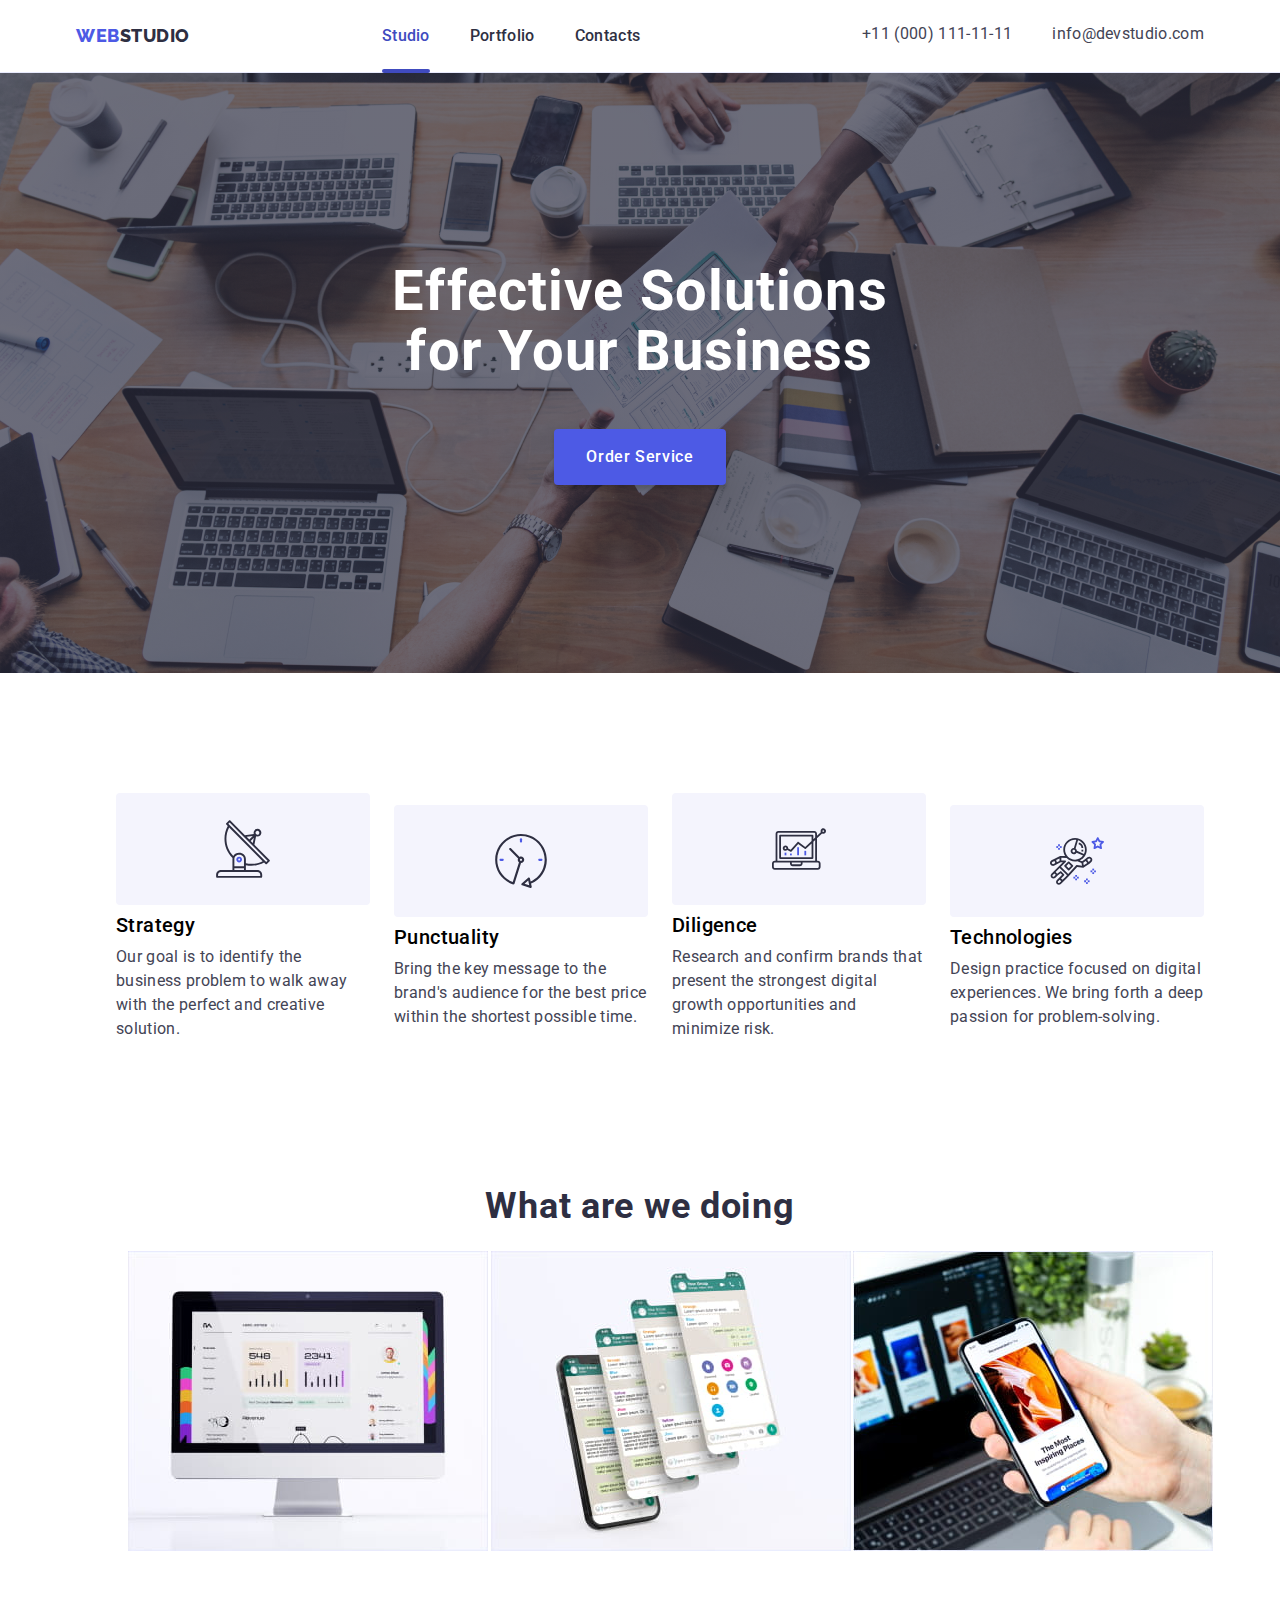
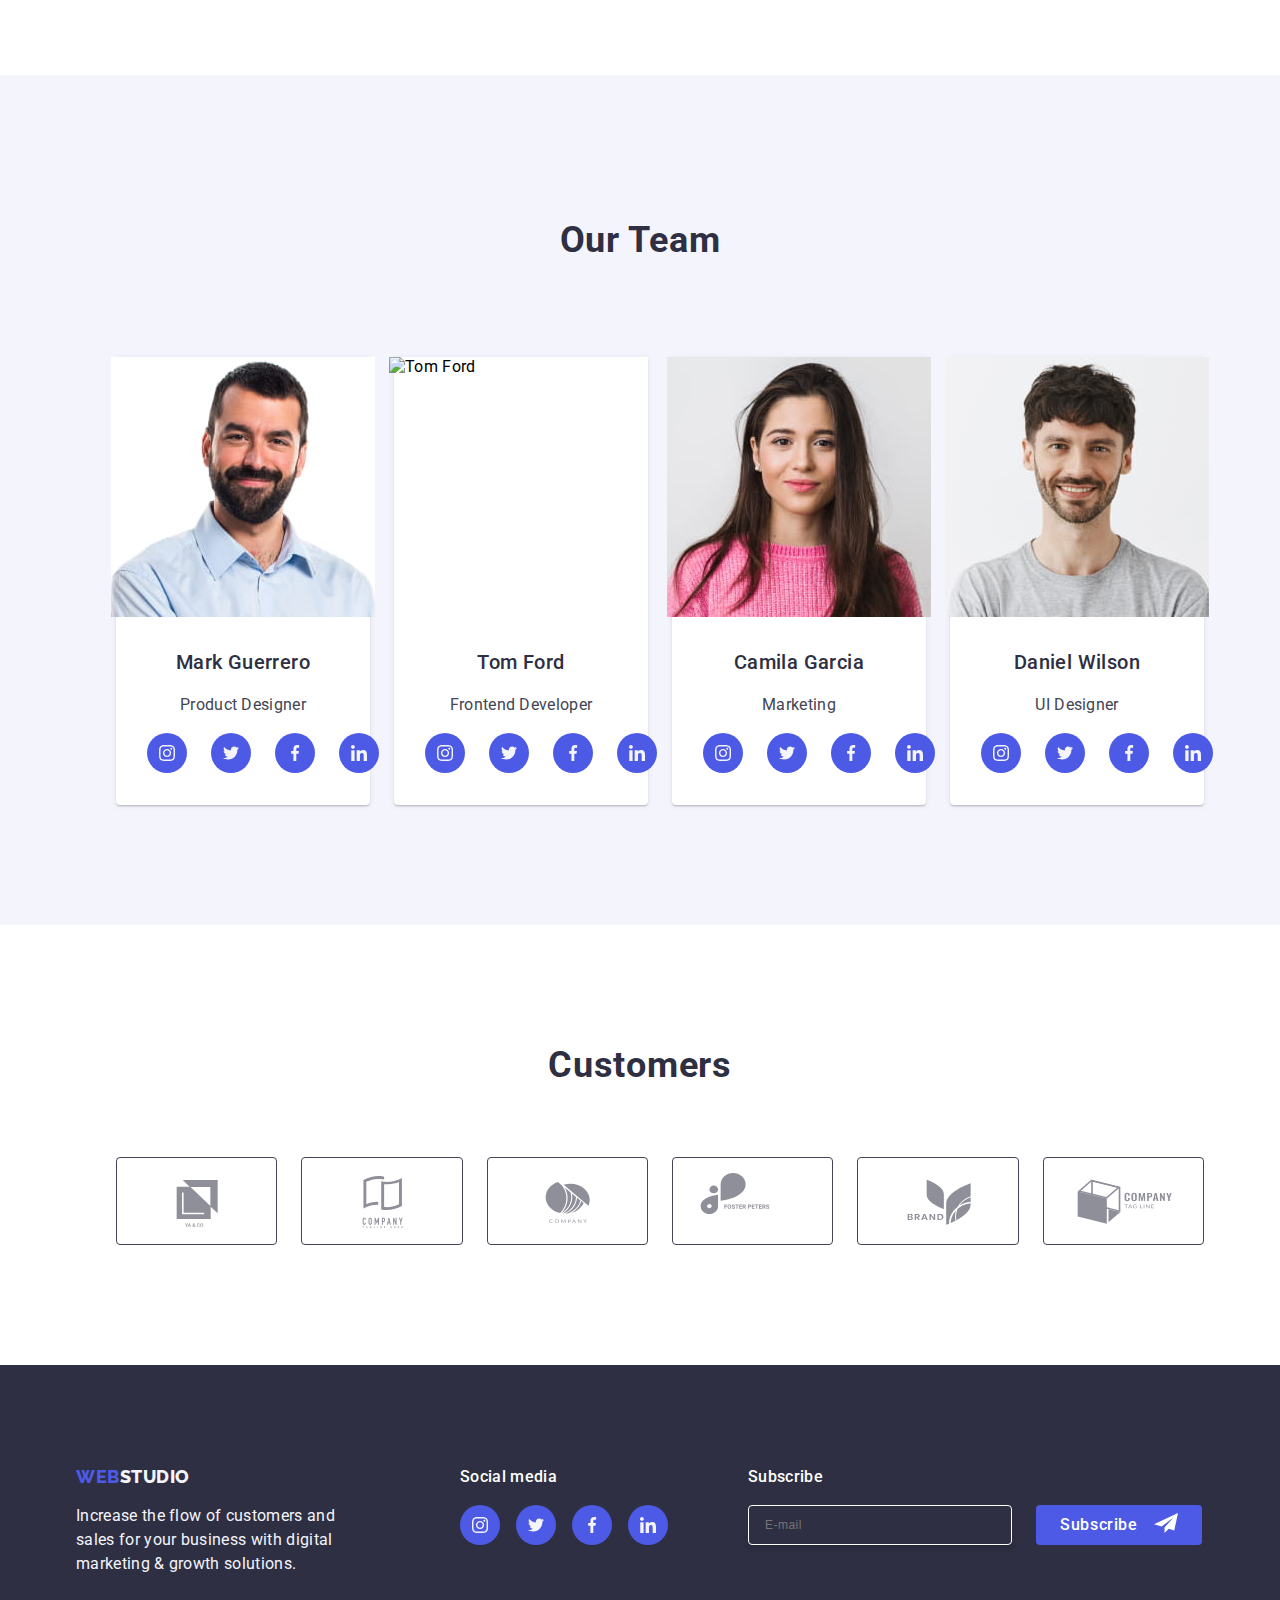
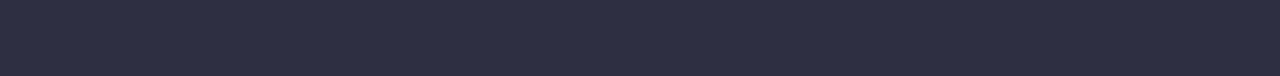
==== index.html @ 5de46f11 "homework 7" ====
<!DOCTYPE html>
<html lang="en">

<head>
    <title>Studio</title>
    <meta charset="utf-8">
    <meta name="viewport" content="initial-scale=1, width=device-width">
    <link
        href="https://fonts.googleapis.com/css2?family=Raleway:wght@800&family=Roboto:wght@400;500;700;900&display=swap"
        rel="stylesheet">
    <link rel="stylesheet" href="node_modules/modern-normalize/modern-normalize.css">
    <link rel="stylesheet" href="css/style.css" />
</head>

<body>
    <header class="header-border">
        <div class="container header-container">
            <nav class="nav-container">
                <div class="logo">
                    <a href="./index.html" class="web">Web <span class="studio-navyblue"> Studio</span></a>
                </div>
                <ul class="menu nav-links-list">
                    <li class="nav-links"><a href="./index.html" class="content link-current">Studio </a></li>
                    <li class="nav-links"><a href="./portfolio.html" class="content">Portfolio</a></li>
                    <li class="nav-links"><a href="./index.html" class="content">Contacts</a></li>
                </ul>
            </nav>
            <address class="header-address">
                <ul class="list nav-contacts">
                    <li class="nav-links"><a href="tel:+110001111111" class="nav-contact-list">+11 (000) 111-11-11</a>
                    </li>
                    <li class="nav-links"><a href="mailto:info@devstudio.com"
                            class="nav-contact-list">info@devstudio.com</a></li>
                </ul>
            </address>

            <button class="menu-hamburger js-open-menu" type="button">
                <svg class="mobile-menu-icon" width="32" height="22">
                    <use href="./images/icons.svg#menu-hamburger"></use>
                </svg>
            </button>
            
            <div class="mobile-menu-container js-menu-container">
                <div class="mobile-menu-wrapper">
                    <button class="menu-hamburger mobile-menu-close js-close-menu" type="button">
                        <svg class="mobile-menu-icon" width="8" height="8">
                            <use href="./images/icons.svg#close"></use>
                        </svg>
                    </button>
                    <ul class="mobile-menu-list">
                        <li class="mobile-menu-item">
                            <a class="mobile-menu-nav current link" href="./index.html">Studio</a>
                        </li>
                        <li class="mobile-menu-item">
                            <a class="mobile-menu-nav link" href="./portfolio.html">Portfolio</a>
                        </li>
                        <li class="mobile-menu-item">
                            <a class="mobile-menu-nav link" href="">Contacts</a>
                        </li>
                    </ul>
                  <div class="hamburger-container">
                     <address class="mobile-menu-address">
                        <ul class="mobile-menu-address-list">
                            <li class="mobile-menu-contacts-item">
                                <a class="mobile-menu-contact highlight link" href="tel:+110001111111">+11 (000)
                                    111-11-11</a>
                            </li>
                            <li class="mobile-menu-contacts-item">
                                <a class="mobile-menu-contact link" href="mailto:info@devstudio.com">info@devstudio.com</a>
                            </li>
                        </ul>
                     </address>
                     <ul class="mobile-menu-social-list">
                        <li class="mobile-menu-social-item">
                            <a class="mobile-menu-social-link link" href="">
                                <svg class="mobile-menu-social-icon" width="16" height="16">
                                    <use href="./images/icons.svg#instagram"></use>
                                </svg>
                            </a>
                        </li>
                        <li class="mobile-menu-social-item">
                            <a class="mobile-menu-social-link link" href="">
                                <svg class="mobile-menu-social-icon" width="16" height="16">
                                    <use href="./images/icons.svg#twitter"></use>
                                </svg>
                            </a>
                        </li>
                        <li class="mobile-menu-social-item">
                            <a class="mobile-menu-social-link link" href="">
                                <svg class="mobile-menu-social-icon" width="16" height="16">
                                    <use href="./images/icons.svg#facebook"></use>
                                </svg>
                            </a>
                        </li>
                        <li class="mobile-menu-social-item">
                            <a class="mobile-menu-social-link link" href="">
                                <svg class="mobile-menu-social-icon" width="16" height="16">
                                    <use href="./images/icons.svg#linkedin"></use>
                                </svg>
                            </a>
                        </li>
                     </ul>
                   </div>
                </div>
            </div>
        </div>
    </header>

    <main>

        <section class="hero">
            <div class="container hero-container">
                <h1 class="effective-solutions">
                    Effective Solutions <br /> for Your Business
                </h1>
                <button class="order-service" type="button" data-modal-open>Order Service</button>
            </div>
        </section>

        <section class="section">
            <div class="container">
                <h2 hidden> Section 1</h2>
                <ul class="content-list">
                    <li class="feature">
                        <div class="feature-icons">
                            <svg class="feature-icon" width="64" height="64">
                                <use href="./images/icons.svg#strategy"></use>
                            </svg>
                        </div>
                        <h3 class="section1-text">Strategy</h3>
                        <p class="section1-content">Our goal is to identify the business problem to walk away with the
                            perfect and creative solution.</p>
                    </li>
                    <li class="feature">
                        <div class="feature-icons">
                            <svg class="feature-icon" width="64" height="64">
                                <use href="./images/icons.svg#punctuality"></use>
                            </svg>
                        </div>
                        <h3 class="section1-text">Punctuality</h3>
                        <p class="section1-content">Bring the key message to the brand's audience for the best price
                            within
                            the shortest possible time.</p>
                    </li>
                    <li class="feature">
                        <div class="feature-icons">
                            <svg class="feature-icon" width="64" height="64">
                                <use href="./images/icons.svg#diligence"></use>
                            </svg>
                        </div>
                        <h3 class="section1-text">Diligence</h3>
                        <p class="section1-content">Research and confirm brands that present the strongest digital
                            growth
                            opportunities and minimize risk.</p>
                    </li>
                    <li class="feature">
                        <div class="feature-icons">
                            <svg class="feature-icon" width="64" height="64">
                                <use href="./images/icons.svg#technologies"></use>
                            </svg>
                        </div>
                        <h3 class="section1-text">Technologies</h3>
                        <p class="section1-content">Design practice focused on digital experiences. We bring forth a
                        deep passion for problem-solving.</p>
                    </li>
                </ul>
            </div>
        </section>

        <section class="section what-are-we-doing">
            <div class="container">
                <h2 class="header2">What are we doing</h2>
                <ul class="what-are-we-doing-lists">
                    <li class="image">
                        <img srcset="images/img1.jpg 1x, images/img1-2x.jpg 2x" src="images/img1.jpg" alt="monitor" width="360">
                    </li>
                    <li class="image">
                        <img srcset="images/img2.jpg 1x, images/img2-2x.jpg 2x" src="images/img2.jpg" alt="celphone" width="360">
                    </li>
                    <li class="image">
                        <img srcset="images/img3.jpg 1x, images/img3-2x.jpg 2x" src="images/img3.jpg" alt="laptop and phone" width="360">
                    </li>
                </ul>
            </div>
        </section>

        <section class="section our-team">
            <div class="container">
                <h2 class="header3">Our Team</h2>
                <ul class="our-team-lists">
                    <li class="teamcard">
                        <img class="imgicon" srcset="images/img_1.jpg 1x, images/img_1-2x.jpg 2x" src="images/img_1.jpg" alt="Mark Guerrero" width="100">
                        <div class="text-content">
                            <h3 class="team-name">Mark Guerrero</h3>
                            <p class="title">Product Designer
                            <ul class="team-list-icons">
                                <li class="team-item-icon">
                                    <a href="" class="team-link-icon">
                                        <svg class="team-icon" width="16" height="16">
                                            <use href="./images/icons.svg#instagram"></use>
                                        </svg>
                                    </a>
                                </li>
                                <li class="team-item-icon">
                                    <a href="" class="team-link-icon">
                                        <svg class="team-icon" width="16" height="16">
                                            <use href="./images/icons.svg#twitter"></use>
                                        </svg>
                                    </a>
                                </li>
                                <li class="team-item-icon">
                                    <a href="" class="team-link-icon">
                                        <svg class="team-icon" width="16" height="16">
                                            <use href="./images/icons.svg#facebook"></use>
                                        </svg>
                                    </a>
                                </li>
                                <li class="team-item-icon">
                                    <a href="" class="team-link-icon">
                                        <svg class="team-icon" width="16" height="16">
                                            <use href="./images/icons.svg#linkedin"></use>
                                        </svg>
                                    </a>
                                </li>
                            </ul>
                        </div>
                    </li>
                    <li class="teamcard">
                        <img class="imgicon" src="images/img_2.jpg 1x, images/img_2-2x.jpg" src="images/img_2.jpg" alt="Tom Ford" width="100">
                        <div class="text-content">
                            <h3 class="team-name">Tom Ford</h3>
                            <p class="title">Frontend Developer</p>
                            <ul class="team-list-icons">
                                <li class="team-item-icon">
                                    <a href="" class="team-link-icon">
                                        <svg class="team-icon" width="16" height="16">
                                            <use href="./images/icons.svg#instagram"></use>
                                        </svg>
                                    </a>
                                </li>
                                <li class="team-item-icon">
                                    <a href="" class="team-link-icon">
                                        <svg class="team-icon" width="16" height="16">
                                            <use href="./images/icons.svg#twitter"></use>
                                        </svg>
                                    </a>
                                </li>
                                <li class="team-item-icon">
                                    <a href="" class="team-link-icon">
                                        <svg class="team-icon" width="16" height="16">
                                            <use href="./images/icons.svg#facebook"></use>
                                        </svg>
                                    </a>
                                </li>
                                <li class="team-item-icon">
                                    <a href="" class="team-link-icon">
                                        <svg class="team-icon" width="16" height="16">
                                            <use href="./images/icons.svg#linkedin"></use>
                                        </svg>
                                    </a>
                                </li>
                            </ul>
                        </div>
                    </li>
                    <li class="teamcard">
                        <img class="imgicon" srcset="images/img_3.jpg 1x, images/img_3-2x.jpg" src="images/img_3.jpg" alt="Camila Garcia" width="100">
                        <div class="text-content">
                            <h3 class="team-name">Camila Garcia</h3>
                            <p class="title">Marketing</p>
                            <ul class="team-list-icons">
                                <li class="team-item-icon">
                                    <a href="" class="team-link-icon">
                                        <svg class="team-icon" width="16" height="16">
                                            <use href="./images/icons.svg#instagram"></use>
                                        </svg>
                                    </a>
                                </li>
                                <li class="team-item-icon">
                                    <a href="" class="team-link-icon">
                                        <svg class="team-icon" width="16" height="16">
                                            <use href="./images/icons.svg#twitter"></use>
                                        </svg>
                                    </a>
                                </li>
                                <li class="team-item-icon">
                                    <a href="" class="team-link-icon">
                                        <svg class="team-icon" width="16" height="16">
                                            <use href="./images/icons.svg#facebook"></use>
                                        </svg>
                                    </a>
                                </li>
                                <li class="team-item-icon">
                                    <a href="" class="team-link-icon">
                                        <svg class="team-icon" width="16" height="16">
                                            <use href="./images/icons.svg#linkedin"></use>
                                        </svg>
                                    </a>
                                </li>
                            </ul>
                        </div>
                    </li>
                    <li class="teamcard">
                        <img class="imgicon" srcset="images/img_4.jpg 1x, images/img_4-2x.jpg" src="images/img_4.jpg" alt="Daniel Wilson" width="100">
                        <div class="text-content">
                            <h3 class="team-name">Daniel Wilson</h3>
                            <p class="title">UI Designer</p>
                            <ul class="team-list-icons">
                                <li class="team-item-icon">
                                    <a href="" class="team-link-icon">
                                        <svg class="team-icon" width="16" height="16">
                                            <use href="./images/icons.svg#instagram"></use>
                                        </svg>
                                    </a>
                                </li>
                                <li class="team-item-icon">
                                    <a href="" class="team-link-icon">
                                        <svg class="team-icon" width="16" height="16">
                                            <use href="./images/icons.svg#twitter"></use>
                                        </svg>
                                    </a>
                                </li>
                                <li class="team-item-icon">
                                    <a href="" class="team-link-icon">
                                        <svg class="team-icon" width="16" height="16">
                                            <use href="./images/icons.svg#facebook"></use>
                                        </svg>
                                    </a>
                                </li>
                                <li class="team-item-icon">
                                    <a href="" class="team-link-icon">
                                        <svg class="team-icon" width="16" height="16">
                                            <use href="./images/icons.svg#linkedin"></use>
                                        </svg>
                                    </a>
                                </li>
                            </ul>
                        </div>
                    </li>
                </ul>
            </div>
        </section>

        <section class="section customers-section">
            <div class="container">
                <h2 class="customers">Customers</h2>
                <ul class="customers-list">
                    <li class="customers-item">
                        <svg class="customers-icon" width="104" height="56">
                            <use href="./images/icons.svg#client-1"></use>
                        </svg>
                    </li>
                    <li class="customers-item">
                        <svg class="customers-icon" width="104" height="56">
                            <use href="./images/icons.svg#client-2"></use>
                        </svg>
                    </li>
                    <li class="customers-item">
                        <svg class="customers-icon" width="104" height="56">
                            <use href="./images/icons.svg#client-3"></use>
                        </svg>
                    </li>
                    <li class="customers-item">
                        <svg class="customers-icon" width="104" height="56">
                            <use href="./images/icons.svg#client-4"></use>
                        </svg>
                    </li>
                    <li class="customers-item">
                        <svg class="customers-icon" width="104" height="56">
                            <use href="./images/icons.svg#client-5"></use>
                        </svg>
                    </li>
                    <li class="customers-item">
                        <svg class="customers-icon" width="104" height="56">
                            <use href="./images/icons.svg#client-6"></use>
                        </svg>
                    </li>
                </ul>
            </div>
        </section>

    </main>

    <footer class="footer">
        <div class="container footer-container">
            <div class="footer-logo-text">
                <div class="footer-logo">
                    <a href="./index.html" class="web">Web <span class="studio-white"> Studio</span></a>
                </div>
                <p class="increase-the-flow">Increase the flow of customers and sales for your business with digital
                    marketing & growth solutions.</p>
            </div>
            <div class="footer-icon-wrapper">
                <p class="social-media">Social media</p>
                <ul class="footer-icon-list">
                    <li class="footer-icon-item">
                        <a href="" class="footer-icon-link">
                            <svg class="footer-icon" width="16" height="16">
                                <use href="./images/icons.svg#instagram"></use>
                            </svg>
                        </a>
                    </li>
                    <li class="footer-icon-item">
                        <a href="" class="footer-icon-link">
                            <svg class="footer-icon" width="16" height="16">
                                <use href="./images/icons.svg#twitter"></use>
                            </svg>
                        </a>
                    </li>
                    <li class="footer-icon-item">
                        <a href="" class="footer-icon-link">
                            <svg class="footer-icon" width="16" height="16">
                                <use href="./images/icons.svg#facebook"></use>
                            </svg>
                        </a>
                    </li>
                    <li class="footer-icon-item">
                        <a href="" class="footer-icon-link">
                            <svg class="footer-icon" width="16" height="16">
                                <use href="./images/icons.svg#linkedin"></use>
                            </svg>
                        </a>
                    </li>
                </ul>
            </div>
            <div class="footer-subscribe-container">
                <p class="footer-subscribe-text">Subscribe</p>
                <form class="footer-subscribe-form">
                    <label class="footer-subscribe-label">
                        <input class="footer-subscribe-input" type="email" name="email-field" placeholder="E-mail" />
                    </label>
                    <button type="submit" name="email-subscribe-button" class="footer-subscribe-button">
                        Subscribe
                        <svg class="footer-subscribe-icon" width="24" height="24">
                            <use href="./images/icons.svg#send"></use>
                        </svg>
                    </button>
                </form>
            </div>
        </div>
    </footer>

    <!-- Modal Window-->
    <div class="backdrop is-hidden" data-modal>
        <div class="modal">
            <button type="button" class="modal-close" data-modal-close>
                <svg class="modal-close-icon" width="8" height="8">
                    <use href="./images/icons.svg#close"></use>
                </svg>
            </button>
            <p class="modal-title">
                Leave your contacts and we will call you back
            </p>
            
            <form>
                <ul class="modal-content">
                    <li class="modal-container">
                        <label class="modal-label" for="user-name">Name</label>
                        <div class="modal-icon-wrapper">
                            <input class="modal-input" type="text" name="user-name" id="user-name" />
                            <svg class="modal-icon" aria-label="icon-person" width="18" height="24">
                                <use href="./images/icons.svg#person"></use>
                            </svg>
                        </div>
                    </li>
            
                    <li class="modal-container">
                        <label class="modal-label" for="phone-number">Phone</label>
                        <div class="modal-icon-wrapper">
                            <input class="modal-input" type="tel" name="phone-number" id="phone-number" />
                            <svg class="modal-icon" aria-label="icon-phone" width="18" height="24">
                                <use href="./images/icons.svg#phone"></use>
                            </svg>
                        </div>
                    </li>
            
                    <li class="modal-container">
                        <label class="modal-label" for="useremail">Email</label>
                        <div class="modal-icon-wrapper">
                            <input class="modal-input" type="email" name="user-email" id="useremail" />
                            <svg class="modal-icon" width="18" height="24">
                                <use href="./images/icons.svg#email"></use>
                            </svg>
                        </div>
                    </li>
            
                    <li class="modal-container">
                        <label class="modal-label" for="user-comment">Comment</label>
                        <textarea class="comment-text-field" name="user-comment" id="user-comment"
                            placeholder="Text input"></textarea>
                    </li>
            
                    <li class="modal-check-wrapper">
                            <label class="modal-text" for="user-privacy">
                                <input class="modal-check-input" type="checkbox" name="user-privacy" id="user-privacy" value="true" />
                                <span class="chekmark-icon">
                                    <svg class="modal-icon-check" width="10" height="8">
                                        <use href="./images/icons.svg#checkmark"></use>
                                    </svg>
                                </span>
                                I accept the terms and conditions of the
                                <a class="modal-link-text" href="">Privacy Policy</a>
                            </label>
                    </li>
            
                    <button class="modal-button-submit" type="submit">Send</button>
                </ul>
            </form>
        </div>
    </div>
    <script src="./js/modal.js"></script>
    <script src="./js/mobile-menu.js"></script>
</body>

</html>
---- css/style.css ----
:root {
    --color-iris: #4d5ae5;
    --color-ocean: #404bbf;
    --color-slate: #434455;
    --color-cloud: #f4f4fd;
    --color-white: #ffffff;
    --color-navy-blue: #2e2f42;
    --color-black: #000000;
    --color-green: #31D0AA;
    --color-dairy: #fcfcfc;
    --color-cornflower: #E7E9FC;
    --color-lightslate: #8E8F99;
    --transition-duration: 250ms;
    --animation-timing: cubic-bezier(0.4, 0, 0.2, 1);
}

h1,
h2,
h3,
h4,
p {
    margin: 0;
    padding: 0;
}

* {
    margin: 0;
    box-sizing: border-box;
}


body {
    font-family: Roboto, sans-serif;
    font-size: 16px;
    letter-spacing: 0.02em;
    background-color: var(--color-white);

}

ul {
    list-style-type: none;
}

address {
    font-style: normal;
}

.header-border {
    border: 0px 0px 1px 0px;
    border-bottom: 1px solid #E7E9FC;
}

.container {
    max-width: 428px;
    margin: 0 auto;
    padding: 0 15px;

    @media screen and (min-width: 768px) {
        max-width: 768px;
    }

    @media screen and (min-width: 1158px) {
        max-width: 1158px;
    }
}

.section {
    padding: 96px 0;
    
    @media screen and (min-width: 768px) {
            padding: 96px 0;
    }
    
    @media screen and (min-width: 1158px) {
            padding: 120px 0;
    }
}

.header-container {
    display: flex;
    justify-content: space-between;

}

.nav-container {
    display: flex;
    justify-content: space-between;
    align-items: center;
    gap: 76px
}

.nav-links-list {
    display: flex;

    @media screen and (min-width: 768px) {
        font-weight: 500;
        font-size: 16px;
        line-height: 24px;
        letter-spacing: 0.02em;
        display: flex;
        gap: 40px;
        margin-left: 120px;
    }

    @media screen and (min-width: 1158px) {
        font-weight: 500;
        font-size: 16px;
        line-height: 24px;
        letter-spacing: 0.02em;
        display: flex;
        gap: 40px;
        margin-left: 76px;
    }
}

.nav-contacts {
    display: none;

    @media screen and (min-width: 768px) {
        display: flex;
        flex-direction: column;
        gap: 12px;
    }

    @media screen and (min-width: 1158px) {
        display: flex;
        flex-direction: row;
        gap: 40px;
    }
}


.logo {
    letter-spacing: 0.03em;
    line-height: 1.3em;
    font-size: 18px;
    font-weight: 800;
    font-family: Raleway;
}

.web {
    text-transform: uppercase;
    color: var(--color-iris);
    text-align: left;
    display: flex;
    text-decoration: none;
}

.studio-navyblue {
    text-transform: uppercase;
    color: var(--color-navy-blue);
    display: flex;
    text-decoration: none
}

.content {
    letter-spacing: 0.02em;
    font-weight: 500;
    font-family: Roboto;
    font-size: 16px;
    color: var(--color-navy-blue);
    text-decoration: none;
    padding: 24px 0;
    position: relative;
    display: block;
    transition: color var(--transition-duration) var(--animation-timing);
}

.link-current {
    color: var(--color-ocean);
}

.link-current::after {
    content: '';
    display: block;
    width: 100%;
    height: 4px;
    border-radius: 2px;
    background: var(--color-ocean);
    position: absolute;
    bottom: -1px;
}

.nav-contact-list {
    font-family: Roboto;
    font-weight: 400;
    letter-spacing: 0.02em;
    color: var(--color-slate);
    text-decoration: none;
    padding: 24px 0px 24px;
    display: block;
}


.hero {
    padding: 112px 0;
    background: var(--color-navy-blue);
    background-size: cover;
    background-position: center;
    background-image: linear-gradient(rgba(46, 47, 66, 0.7),
            rgba(46, 47, 66, 0.7)),
        url("../images/hero-image.jpg");
    background-repeat: no-repeat;

    @media screen and (min-width: 768px) {
        background-image: unset;
    }

    @media (min-device-pixel-ratio: 2),
        (min-resolution: 192dpi),
        (min-resolution: 2dppx) {
        background-image: linear-gradient(rgba(46, 47, 66, 0.7),
                rgba(46, 47, 66, 0.7)),
            url("../images/hero-image-2x.jpg");
    }
    
    @media screen and (min-width: 768px) {
            padding: 112px 0;
        background-image: linear-gradient(rgba(46, 47, 66, 0.7),
                rgba(46, 47, 66, 0.7)),
            url("../images/hero-image-t.jpg");
    
            @media (min-device-pixel-ratio: 2),
            (min-resolution: 192dpi),
            (min-resolution: 2dppx) {
        background-image: linear-gradient(rgba(46, 47, 66, 0.7),
                    rgba(46, 47, 66, 0.7)),
                url("../images/hero-image-t-2x.jpg");
            }
    }
    @media screen and (min-width: 1158px) {
            padding: 188px 0;
        background-image: linear-gradient(rgba(46, 47, 66, 0.7),
                    rgba(46, 47, 66, 0.7)),
                url("../images/hero-image-d.jpg");
            background-size: 1440px;
    
    @media (min-device-pixel-ratio: 2),
            (min-resolution: 192dpi),
            (min-resolution: 2dppx) {
        background-image: linear-gradient(rgba(46, 47, 66, 0.7),
                    rgba(46, 47, 66, 0.7)),
                url("../images/hero-image-d-2x.jpg");
            }
    }
}

.hero-container {
    text-align: center;
}

.effective-solutions {
    color: var(--color-white);
    font-weight: 700;
    font-size: 36px;
    line-height: 40px;
    letter-spacing: 0.72px;
    display: flex;
    flex-direction: column;
    flex-shrink: 0;
    margin-bottom: 48px;
    
    @media screen and (min-width: 768px) {
            font-size: 56px;
            line-height: 60px;
            letter-spacing: 1.12px;
    }
    
    @media screen and (min-width: 1158px) {
            font-size: 56px;
            line-height: 60px;
            letter-spacing: 1.12px;
    }
}

.order-service {
    display:block;
    letter-spacing: 0.04em;
    line-height: 1.5em;
    font-weight: 500;
    border: none;
    border-radius: 4px;
    background-color: var(--color-iris);
    box-shadow: 0px 4px 4px rgba(0, 0, 0, 0.15);
    font-size: 16px;
    font-weight: 500;
    font-family: Roboto;
    color: var(--color-white);
    text-align: left;
    cursor: pointer;
    padding: 16px 32px;
    margin: 0 auto;
    transition: background-color var(--transition-duration) var(--animation-timing);
}

.content-list,
.what-are-we-doing-lists {
    display: flex;
    flex-wrap: wrap;
    gap: 72px;

    @media screen and (min-width: 768px) {
            display: flex;
            flex-direction: row;
            flex-wrap: wrap;
            align-items: center;
            justify-content: center;
            column-gap: 24px;
            row-gap: 72px;
    }
    
    @media screen and (min-width: 1158px) {
            display: flex;
            flex-direction: row;
            flex-wrap: nowrap;
            align-items: center;
            justify-content: center;
            column-gap: 24px;
            row-gap: 0;
    }
}

.section1-text {
    text-align: center;
    font-weight: 700;
    font-size: 36px;
    line-height: 40px;
    letter-spacing: 0.72px;
    margin-bottom: 8px;
    
    @media screen and (min-width: 768px) {
            text-align: left;
            font-weight: 700;
            font-size: 36px;
            line-height: 1.5em;
            letter-spacing: 0.72px;
    }
    
    @media screen and (min-width: 1158px) {
            text-align: left;
            font-weight: 500;
            font-size: 20px;
            line-height: 24px;
            letter-spacing: 0.4px;
    }
}

.section1-content {
    font-weight: 500;
    font-size: 16px;
    line-height: 24px;
    letter-spacing: 0.32px;
    color: var(--color-slate);
    
    @media screen and (min-width: 768px) {
            font-weight: 500;
            font-size: 16px;
            line-height: 24px;
            letter-spacing: 0.32px;
    }
    
    @media screen and (min-width: 1158px) {
            font-weight: 400;
            font-size: 16px;
            line-height: 24px;
            letter-spacing: 0.32px;
    }
}

.feature {
    width: 100%;
    
    @media screen and (min-width: 768px) {
            width: calc((100% - 24px) / 2);
    }
    
    @media screen and (min-width: 1158px) {
            width: calc((100% - 72px) / 4);
    }
}

.header2 {
    font-size: 36px;
    letter-spacing: 0.02em;
    line-height: 2.5em;
    font-family: Roboto;
    font-weight: 700;
    font-size: 36px;
    color: var(--color-navy-blue);
    text-align: center;
}


.what-are-we-doing {
    padding-top: 0;
    display: none;
        
    @media screen and (min-width: 768px) {
                display: none;
    }
        
    @media screen and (min-width: 1158px) {
                display: block;
    }
}

.image {
    @media screen and (min-width: 1158px) {
        width: calc((100% - 72px) / 3);
    }
}

.header3 {
    font-family: Roboto;
    font-size: 700;
    font-size: 36px;
    letter-spacing: 0.02em;
    line-height: 2.5em;
    color: var(--color-navy-blue);
    text-align: center;
    margin-bottom: 72px;
}

.teamcard {
    border-radius: 0px 0px 4px 4px;
    background: var(--white, #fff);
    box-shadow: 0px 2px 1px 0px rgba(46, 47, 66, 0.08),
            0px 1px 1px 0px rgba(46, 47, 66, 0.16),
            0px 1px 6px 0px rgba(46, 47, 66, 0.08);
    display: flex;
    padding: 0px 0px 32px 0px;
    flex-direction: column;
    justify-content: center;
    align-items: center;
    width: 264px;
    margin: 0 auto;
    
    @media screen and (min-width: 768px) {
            width: calc((100% - 24px) / 2);
    }
    
    @media screen and (min-width: 1158px) {
            width: calc((100% - 72px) / 4);
    }
}

.our-team {
    background-color: var(--color-cloud);
}

.our-team-lists {
    display: flex;
    flex-direction: column;
    gap: 72px;
    
    @media screen and (min-width: 768px) {
            display: flex;
            flex-direction: row;
            flex-wrap: wrap;
            align-items: center;
            justify-content: center;
            column-gap: 24px;
            row-gap: 64px;
    }
    
    @media screen and (min-width: 1158px) {
            display: flex;
            flex-direction: row;
            flex-wrap: nowrap;
            align-items: center;
            justify-content: center;
            column-gap: 24px;
            row-gap: 0;
    }
}

.text-content {
    width: 232px;
    display: flex;
    flex-direction: column;
    justify-content: center;
    align-items: center;
    gap: 8px;
}

.imgicon {
    width: 264px;
    height: 260px;
    object-fit: cover;
    mix-blend-mode: normal;
    margin-bottom: 30px;
}

.team-name {
    letter-spacing: 0.02em;
    line-height: 1.5em;
    font-weight: 500;
    font-size: 20px;
    font-family: Roboto;
    color: var(--color-navy-blue);
    text-align: center;
    margin-bottom: 8px;
}


.title {
    font-size: 16px;
    letter-spacing: 0.02em;
    line-height: 1.5em;
    color: var(--color-slate);
    text-align: center;
    margin-bottom: 8px;
}

.customers {
    padding-bottom: 72px;
    color: var(--color-navy-blue);
    text-align: center;
    font-family: Roboto;
    font-size: 36px;
    font-style: normal;
    font-weight: 700;
    line-height: 40px;
    letter-spacing: 0.72px;
    text-transform: capitalize;
}

/*svg style-----*/
.feature-icons {
display: none;

    @media screen and (min-width: 768px) {
        display: none;
    }

    @media screen and (min-width: 1158px) {
        background-color: var(--cloud, #f4f4fd);
        border-radius: 4px;
        display: flex;
        align-items: center;
        justify-content: center;
        padding: 24px 100px;
        margin-bottom: 8px;
    }
}

.team-link-icon {
    width: 40px;
    height: 40px;
}

.team-list-icons {
    display: flex;
    align-items: center;
    justify-content: center;
    gap: 24px;
}

.team-link-icon {
    display: flex;
    align-items: center;
    justify-content: center;
    width: 40px;
    height: 40px;
    background-color: var(--color-iris);
    border-radius: 20px;
    transition: background-color var(--transition-duration) var(--animation-timing);
}

.team-icon {
    fill: var(--color-cloud);
}


.customers-list {
    display: flex;
    flex-wrap: wrap;
    justify-content: center;
    column-gap: 16px;
    row-gap: 72px;
    
    @media screen and (min-width: 768px) {
            display: flex;
            flex-wrap: wrap;
            justify-content: center;
            column-gap: 24px;
            row-gap: 72px;
    }
    
    @media screen and (min-width: 1158px) {
            display: flex;
            flex-wrap: nowrap;
            justify-content: center;
            column-gap: 24px;
            row-gap: 0;
    }
}

.customers-icon {
    width: 100%;
    fill: var(--color-lightslate);
}

.customers-item {
    display: flex;
    justify-content: center;
    align-items: center;
    width: 168px;
    height: 88px;
    color: var(--color-slate);
    border-radius: 4px;
    border: 1px solid var(--color-slate);
    cursor: pointer;
}

/*-----*/


/* style for interactive elements */
.content:hover,
.content:focus,
.nav-contact-list:hover,
.nav-contact-list:focus {
    color: var(--color-iris);
}


.content:active,
.nav-contact-list:active,
.order-service:active {
    color: var(--color-cloud);
}

.order-service:hover,
.order-service:focus {
    background-color: var(--color-ocean);
}

.project-card:hover,
.project-card:focus {
    box-shadow: 0px 2px 1px 0px rgba(46, 47, 66, 0.08), 0px 1px 1px 0px rgba(46, 47, 66, 0.16), 0px 1px 6px 0px rgba(46, 47, 66, 0.08);
}

.all:hover,
.all:focus,
.button:hover,
.button:focus {
    background-color: var(--color-ocean);
    box-shadow: 0px 2px 2px 0px rgba(0, 0, 0, 0.12), 0px 2px 1px 0px rgba(0, 0, 0, 0.08), 0px 3px 1px 0px rgba(0, 0, 0, 0.10);
    color: var(--color-white);
    border: 1px solid transparent;
}

.all:active,
.button:active {
    color: var(--color-navy-blue);

}

.team-link-icon:hover,
.team-link-icon:focus {
    background-color: var(--color-ocean);
}


.footer-icon-link:hover,
.footer-icon-link:focus {
    background-color: var(--color-green);
}

.customers-item:hover {
    border-color: var(--color-ocean);
    fill: var(--color-ocean);
}

.customers-icon:hover {
    fill: var(--color-ocean);
}

/*-------*/


.footer {
    background-color: var(--color-navy-blue);
    padding: 100px 0;
}

.footer-container {
    text-align: start;
    display: flex;
    flex-wrap: wrap;
}

.footer-logo-text {
    margin-right: 120px;
}

.footer-icon-wrapper {
    margin-right: 80px;
}

.studio-white {
    color: var(--color-cloud);
}

.increase-the-flow {
    font-family: Roboto;
    font-size: 16px;
    font-weight: 400;
    letter-spacing: 0.02em;
    line-height: 1.5em;
    color: var(--color-cloud);
    width: 264px;
    margin-left: auto;
    margin-right: auto;
}

.footer-logo {
    letter-spacing: 0.03em;
    line-height: 1.3em;
    font-size: 18px;
    font-weight: 800;
    font-family: Raleway;
    margin-bottom: 16px;
}


.social-media {
    color: var(--color-white);
    font-family: Roboto;
    font-size: 16px;
    font-style: normal;
    font-weight: 500;
    line-height: 24px;
    letter-spacing: 0.32px;
    margin-bottom: 16px;
}

.footer-icon-list {
    display: flex;
    align-items: center;
    justify-content: center;
    gap: 16px;
    padding: 0;
}

.footer-icon-link {
    display: flex;
    align-items: center;
    justify-content: center;
    width: 40px;
    height: 40px;
    background-color: var(--color-iris);
    border-radius: 20px;
}

.footer-icon-link {
    width: 40px;
    height: 40px;
}

.footer-icon {
    fill: var(--color-cloud);
}

.footer-subscribe-form {
    display: flex;
    flex-direction: row;
    gap: 24px;
}

.footer-subscribe-text {
    color: var(--WHITE, #FFF);
    font-family: Roboto;
    font-size: 16px;
    font-style: normal;
    font-weight: 500;
    line-height: 1.5em;
    letter-spacing: 0.32px;
    margin-bottom: 16px;
}

.footer-subscribe-input {
    font-weight: 400;
    font-size: 12px;
    line-height: 1.5em;
    letter-spacing: 0.04em;
    color: var(--color-white);
    background-color: transparent;
    width: 264px;
    min-height: 40px;
    flex-shrink: 0;
    padding-left: 16px;
    border-radius: 4px;
    border: 1px solid var(--color-white);
    box-shadow: 0px 4px 4px 0px rgba(0, 0, 0, 0.15);
    outline: none;
}

.footer-subscribe-button {
    font-family: Roboto;
    font-weight: 500;
    font-size: 16px;
    line-height: 1.5;
    letter-spacing: 0.04em;
    color: var(--color-white);
    background-color: var(--color-iris);
    display: flex;
    align-items: center;
    justify-content: center;
    text-align: center;
    height: 40px;
    min-width: 165px;
    padding: 8px 24px;
    border: none;
    border-radius: 4px;
    cursor: pointer;
    transition: background-color var(--transition-duration) var(--animation-timing);
    margin: 0 auto;
}

.footer-subscribe-button:hover,
.footer-subscribe-button:focus {
    background-color: var(--color-ocean);
}

.footer-subscribe-icon {
    fill: var(--color-white);
    margin-left: 16px;
}


.filters {
    display: flex;
    justify-content: center;
    align-items: center;
    gap: 24px;
    margin-bottom: 72px;
}


.button {
    letter-spacing: 0.04em;
    font-weight: 500;
    border-radius: 4px;
    background-color: var(--color-cloud);
    border: 1px solid #e7e9fc;
    font-size: 16px;
    color: var(--color-iris);
    font-family: Roboto;
    padding: 12px 24px;
    align-items: center;
    cursor: pointer;
    transition: fill var(--transition-duration) var(--animation-timing),
        background-color var(--transition-duration) var(--animation-timing),
        border-color var(--transition-duration) var(--animation-timing),
        box-shadow var(--transition-duration) var(--animation-timing);
}


.project-card-rows {
    display: flex;
    flex-wrap: wrap;
    gap: 48px 24px;
}

.project-card {
    background-color: var(---color-white);
    border: 1px solid #e7e9fc;
    box-sizing: border-box;
    width: calc((100% - 48px) / 3);
    transition: box-shadow var(--transition-duration) var(--animation-timing);
}

.img-icon {
    display: block;
    max-width: 100%;
    height: auto;
    overflow: clip;
}

.card-content {
    width: 360px;
    padding: 32px 16px;
}

.img-label {
    letter-spacing: 0.02em;
    line-height: 1.5em;
    font-weight: 500;
    font-size: 20px;
    font-family: Roboto;
    color: var(--color-navy-blue);
    margin-bottom: 8px;
}

.img-title {
    font-size: 16px;
    letter-spacing: 0.02em;
    line-height: 1.5em;
    font-weight: 400;
    font-size: 16px;
    font-family: Roboto;
    color: var(--color-slate);
}

.backdrop {
    position: fixed;
    top: 0;
    left: 0;
    width: 100%;
    height: 100%;
    background-color: rgba(46, 47, 66, 0.4);
    transition: opacity var(--transition-duration) var(--animation-timing),
        visibility var(--transition-duration) var(--animation-timing);
}

.backdrop.is-hidden {
    opacity: 0;
    pointer-events: none;
    visibility: hidden;
}

.modal {
    position: absolute;
    padding: 40px;
    top: 50%;
    left: 50%;
    transform: translateX(-50%) translateY(-50%);
    min-width: 408px;
    min-height: 584px;
    border-radius: 4px;
    box-shadow: 0px 2px 1px 0px rgba(0, 0, 0, 0.20), 0px 1px 3px 0px rgba(0, 0, 0, 0.12),
        0px 1px 1px 0px rgba(0, 0, 0, 0.14);
    background-color: var(--color-dairy);
    transition: transform var(--transition-duration) var(--animation-timing);
}


.modal-close {
    padding: 0;
    position: absolute;
    top: 24px;
    right: 24px;
    display: flex;
    justify-content: center;
    align-items: center;
    width: 24px;
    height: 24px;
    border-radius: 50%;
    border: 1px solid rgba(0, 0, 0, 0.1);
    background-color: var(--color-cornflower);
    transition: background-color var(--transition-duration) var(--animation-timing),
        border var(--transition-duration) var(--animation-timing);
    cursor: pointer;
}

.modal-close-icon {
    width: 8px;
    height: 8px;
    flex-shrink: 0;
    fill: var(--color-navy-blue);
    transition: fill var(--transition-duration) var(--animation-timing);
}

.modal-close:hover,
.modal-close:focus {
    background-color: var(--color-ocean);
    border: none;
    fill: var(--color-white);
}

.modal-close:hover .modal-close-icon,
.modal-close:focus .modal-close-icon {
    fill: var(--color-white);
}

.overlay-container {
    position: relative;
    overflow: hidden;
}

.overlay-text {
    position: absolute;
    top: 0;
    height: 100%;
    width: 100%;
    color: var(--color-cloud);
    font-family: Roboto;
    font-size: 16px;
    font-weight: 400;
    line-height: 1.5em;
    letter-spacing: 0.32px;
    padding: 40px 32px;
    transform: translateY(100%);
    background-color: var(--color-iris);
    transition: transform var(--transition-duration) var(--animation-timing);
}

.project-card:hover .overlay-text {
    transform: translateY(0);
}

.modal-content {
    width: 100%;
    display: flex;
    justify-content: center;
    align-items: center;
    flex-direction: column;
    padding: 0;
}

.modal-content {
    padding-top: 0;
}


.modal-container {
    width: 100%;
    display: flex;
    justify-content: flex-start;
    align-items: flex-start;
    flex-direction: column;
    margin-bottom: 8px;
}

.modal-input {
    color: var(--color-slate);
    font-family: Roboto;
    font-size: 12px;
    font-style: normal;
    font-weight: 400;
    line-height: 14px;
    letter-spacing: 0.48px;
    display: block;
    margin-bottom: 4px;
}

.modal-icon-wrapper {
    width: 100%;
    position: relative;
}
.modal-input {
    width: 100%;
    height: 40px;
    flex-shrink: 0;
    border-radius: 4px;
    border: 1px solid rgba(46, 47, 66, 0.4);
    background-color: transparent;
    padding-left: 38px;
    outline: transparent;
    transition: border-color var(--transition-duration) var(--animation-timing);
}

.modal-input:focus {
    border-color: var(--color-iris);
}

.modal-input:focus + .modal-icon {
    fill: var(--color-iris);
}

.modal-icon {
    fill: var(--color-navy-blue);
    position: absolute;
    left: 16px;
    top: 50%;
    transform: translateY(-50%);
    transition: fill var(--transition-duration) var(--animation-timing);
}

.modal-title {
    display: flex;
    justify-content: center;
    align-items: center;
    color: var(--color-navy-blue);
    text-align: center;
    font-family: Roboto;
    font-weight: 500;
    font-size: 16px;
    line-height: 1.5;
    letter-spacing: 0.32px;
    margin-bottom: 16px;
    display: block;
    padding-top: 32px;
}

.modal-label {
    color: var(--color-lightslate);
    font-family: Roboto;
    font-size: 12px;
    font-style: normal;
    font-weight: 400;
    line-height: 14px;
    letter-spacing: 0.48px;
    display: block;
    margin-bottom: 4px;
}

.comment-text-field {
    font-weight: 400;
    font-size: 12px;
    line-height: 1.17;
    letter-spacing: 0.04em;
    width: 100%;
    min-height: 120px;
    flex-shrink: 0;
    border-radius: 4px;
    border: 1px solid rgba(46, 47, 66, 0.40);
    outline: transparent;
    resize: none;
    background-color: transparent;
    padding-top: 8px;
    padding-left: 16px;
    color: rgba(46, 47, 66, 0.4);
    transition: border-color var(--transition-duration) var(--animation-timing);
}

.comment-text-field::placeholder {
    color: rgba(46, 47, 66, 0.4);
    font-family: Roboto;
    font-size: 12px;
    font-style: normal;
    font-weight: 400;
    line-height: 0.875em;
    letter-spacing: 0.48px;
}

.comment-text-field:focus {
    border-color: var(--color-iris);
}

.modal-check-input {
    visibility: hidden;
    position:absolute;
}

.modal-check-wrapper {
    color: var(--color-lightslate);
    font-family: Roboto;
    font-size: 12px;
    font-style: normal;
    font-weight: 400;
    line-height: 14px;
    letter-spacing: 0.48px;
    margin-top: 16px;
}

.modal-icon-check {
    display: block;
    width: 16px;
    height: 16px;
    border-radius: 2px;
    border: 1px solid  rgba(46, 47, 66, 0.40);
    cursor: pointer;
}

.chekmark-icon {
    display: inline-flex;
    border-radius: 2px;
    fill: none;
    transition: border var(--transition-duration) var(--animation-timing)
}

.modal-check-input:checked+.chekmark-icon {
    background-size: contain;
    fill: var(--color-white);
    background-color: var(--color-iris);
}

.modal-icon-check:hover {
    border: 1px solid var(--color-iris);
}

.modal-check-wrapper label a:hover, 
.modal-check-wrapper label a:focus {
    border-color: var(--color-ocean);
}


.modal-text {
    display: flex;
    align-items: center;
    justify-content: flex-start;
    width: 360px;
    height: 16px;
    gap: 8px;
    margin-bottom: 24px;
}

.modal-link-text {
    margin-left: 4px;
    color: var(--color-iris);
    text-decoration: underline;
    transition: color var(--transition-duration) var(--animation-timing);
}

.modal-link-text:hover,
.modal-link-text:focus {
    color: var(--color-ocean);
}

.modal-button-submit {
    font-family: Roboto;
    font-size: 16px;
    font-weight: 500;
    line-height: 1.5;
    letter-spacing: 0.04em;
    width: 169px;
    height: 56px;
    border-radius: 4px;
    background-color: var(--color-iris);
    box-shadow: 0px 4px 4px 0px rgba(0, 0, 0, 0.15);
    padding: 16px 32px;
    margin: 0 auto;
    display: block;
    color: var(--color-white);
    text-align: center;
    border: none;
    cursor: pointer;
    transition: background-color var(--transition-duration) var(--animation-timing);
}

.modal-button-submit:hover,
.modal-button-submit:focus {
    background-color: var(--color-ocean);
}

/* Mobile View */

.menu-hamburger {
    display: flex;
    align-items: center;
    justify-content: center;
    margin-left: auto;
    padding: 0;
    background-color: transparent;
    cursor: pointer;
    border: none;
    border-radius: 50%;
    outline: none;
    color: var(--navyblue, #2e2f42);
    
        @media screen and (min-width: 768px) {
            display: none;
        }
}

.mobile-menu-icon {
    fill: currentColor;
}

.mobile-menu-container {
    display: flex;
    flex-direction: column;
    justify-content: space-between;
    position: fixed;
    top: 0;
    left: 0;
    width: 100vw;
    height: 100vh;
    padding: 80px 40px;
    background-color: var(--white);
    z-index: 200;
    transform: translateX(100%);
    transition: transform var(--transition-duration) var(--animation-timing);
}

.mobile-menu-container.is-open {
    transform: translateX(0);
}

.mobile-menu-close {
    position: absolute;
    top: 24px;
    right: 24px;
    padding: 0;
    width: 30px;
    height: 30px;
    background-color: var(--cornflower, #e7e9fc);
    color: var(--color-navy-blue);
    border: 1px solid rgba(0, 0, 0, 0.1);
    border-radius: 15px;
    cursor: pointer;
    transition: background-color var(--transition-duration) var(--animation-timing),
            color var(--transition-duration) var(--animation-timing);
}

.mobile-menu-close:hover,
.mobile-menu-close:focus {
    background-color: var(--color-ocean);
    color: var(--color-white);
}

.mobile-menu-list {
    display: flex;
    flex-direction: column;
    gap: 40px;
}

.mobile-menu-item {
    color: var(--color-navy-blue);
    font-size: 36px;
    font-weight: 700;
    line-height: 40px;
    letter-spacing: 0.72px;
}

.mobile-menu-nav {
    transition: color var(--transition-duration) var(--animation-timing);
}

.mobile-menu-nav:hover,
.mobile-menu-nav:focus {
    color: var(--color-ocean)
}

.link {
    text-decoration: none;
    color: inherit;
}

.hamburger-container {
    display: flex;
    flex-direction: column;
    gap: 48px;
}

.mobile-menu-address {
    color: var(--slate, #434455);
    font-size: 20px;
    font-style: normal;
    font-weight: 500;
    line-height: 1.5em;
    letter-spacing: 0.4px;
}

.mobile-menu-address-list {
    display: flex;
    flex-direction: column;
    gap: 40px;
}

.mobile-menu-contact {
    color: inherit;
    transition: color var(--transition-duration) var(--animation-timing);
}

.mobile-menu-contact:hover,
.mobile-menu-contact:focus {
    color: var(--color-ocean);
}

.highlight {
    color: var(--color-iris);
    font-size: 36px;
    font-weight: 700;
    line-height: 2.5em;
    letter-spacing: 0.72px;
}

.mobile-menu-social-list {
    background-color: var(--color-iris);
    width: 40px;
    height: 40px;
    border-radius: 50%;
    display: flex;
    align-items: center;
    justify-content: center;
    color: var(--color-cloud);
    transition: background-color var(--transition-duration) var(--animation-timing);
}

.mobile-menu-social-link:hover,
.mobile-menu-social-link:focus {
    background-color: var(--color-ocean);
}

.mobile-menu-social-icon {
    fill: currentColor;
}
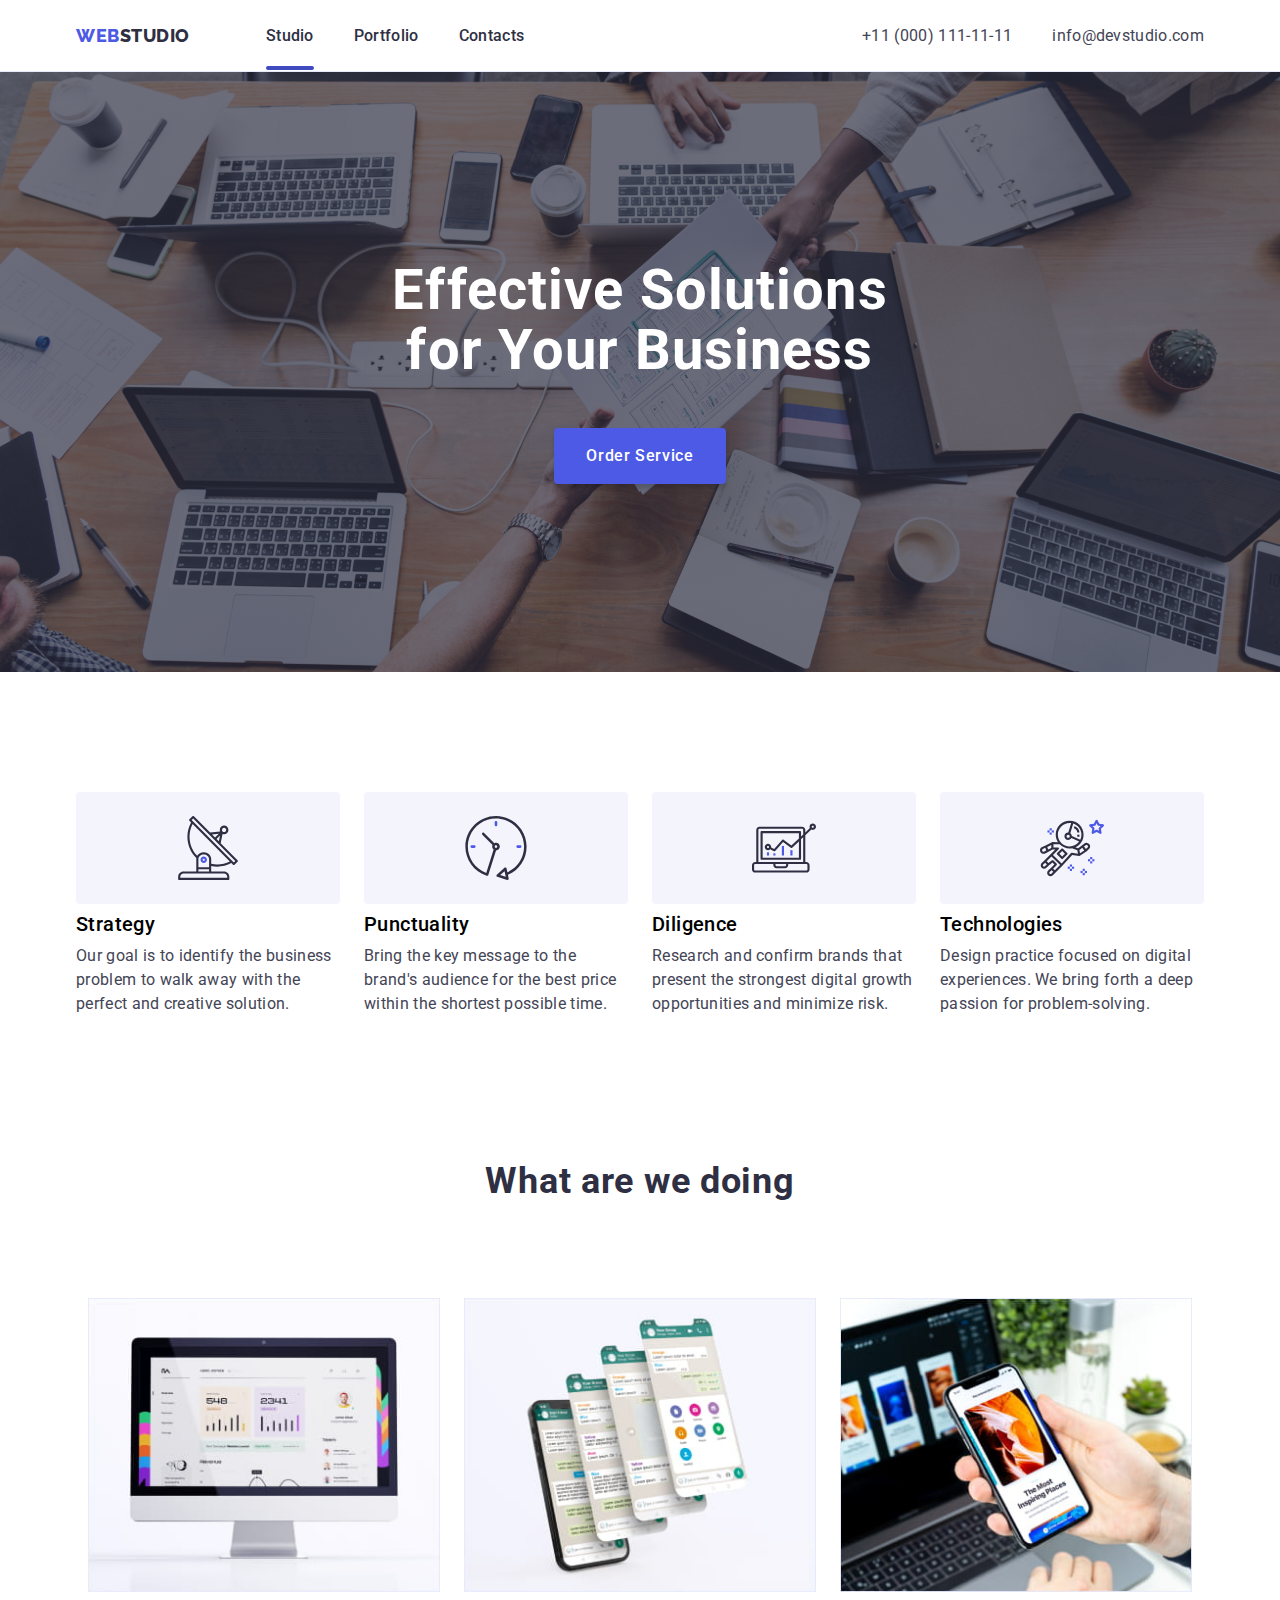
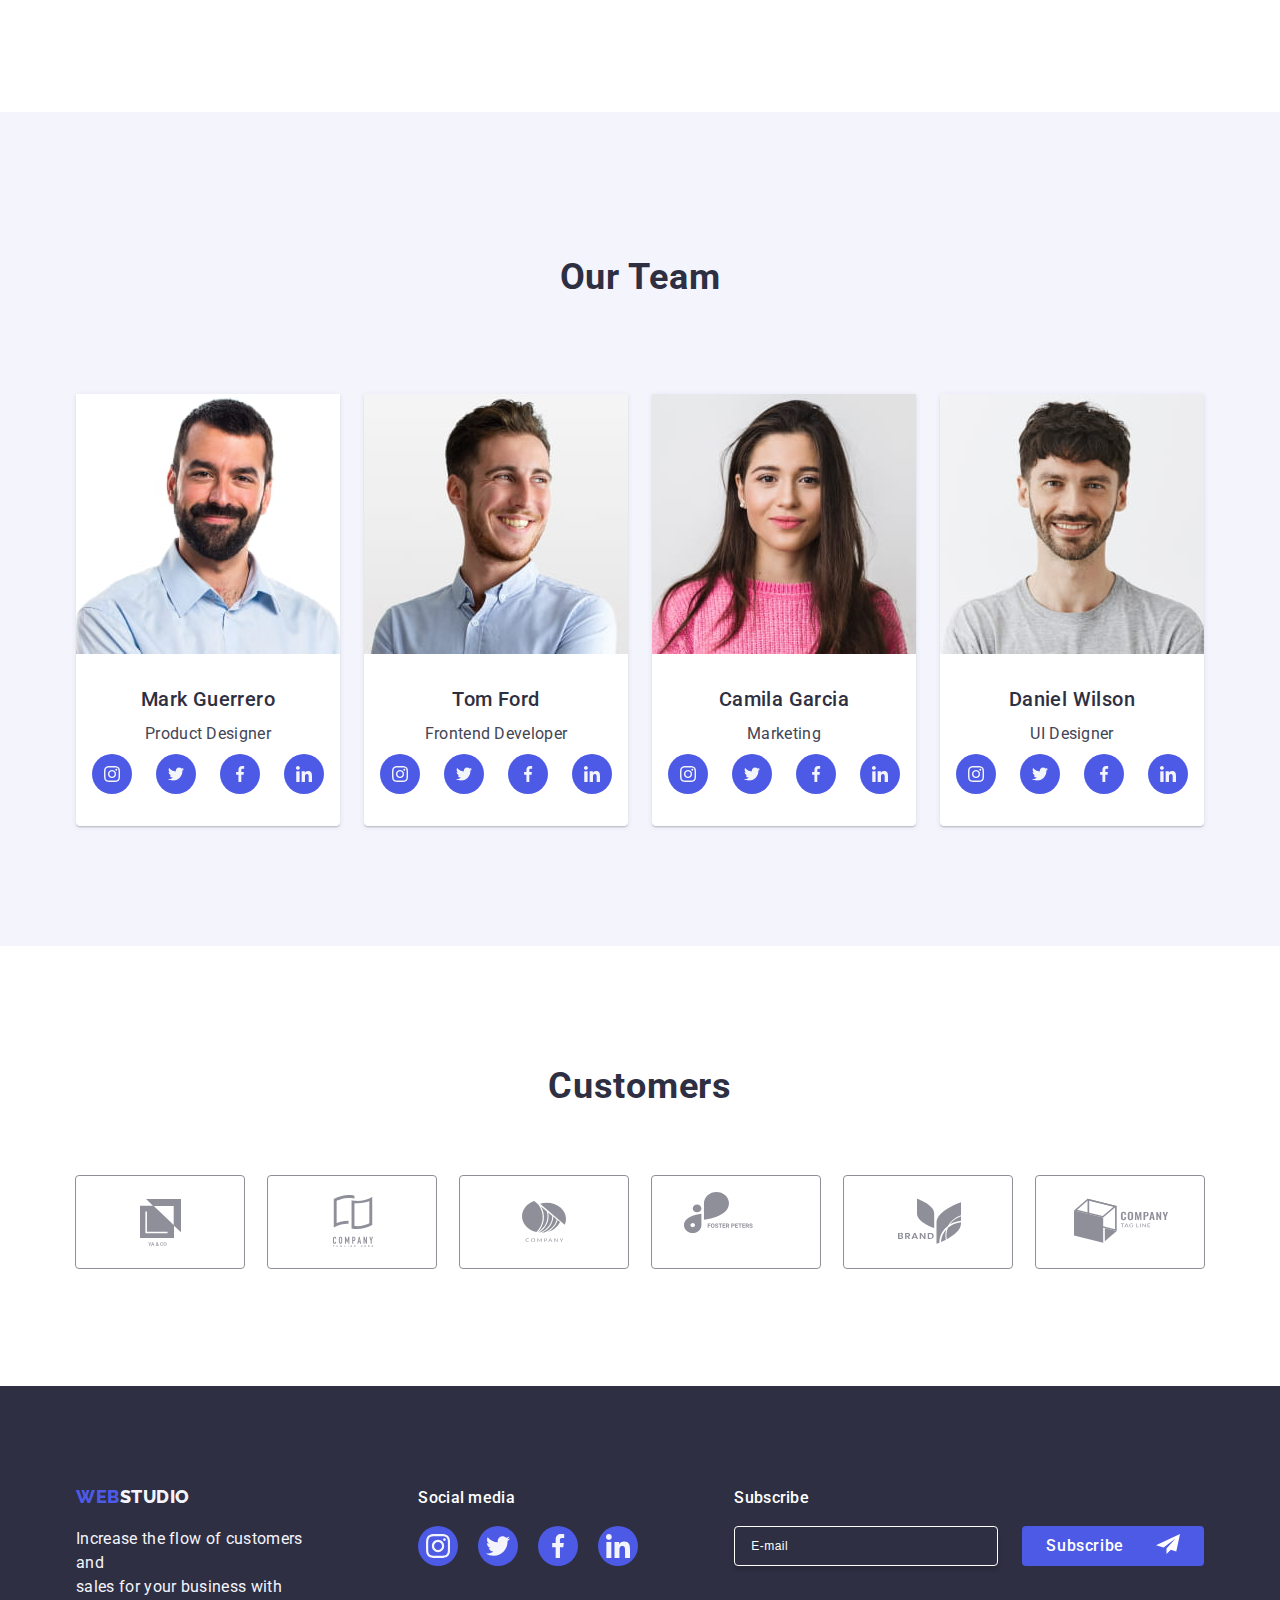
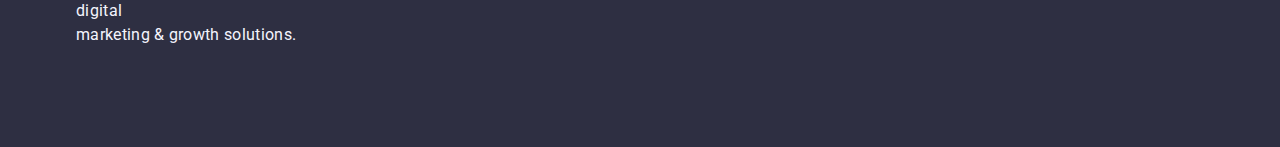
==== commit 11ac2b88: "homework 7" ====
--- a/index.html
+++ b/index.html
@@ -16,10 +16,8 @@
     <header class="header-border">
         <div class="container header-container">
             <nav class="nav-container">
-                <div class="logo">
-                    <a href="./index.html" class="web">Web <span class="studio-navyblue"> Studio</span></a>
-                </div>
-                <ul class="menu nav-links-list">
+                    <a href="./index.html" class="logo-header"><span class="web">Web</span>Studio</a>
+                <ul class="nav-links-list">
                     <li class="nav-links"><a href="./index.html" class="content link-current">Studio </a></li>
                     <li class="nav-links"><a href="./portfolio.html" class="content">Portfolio</a></li>
                     <li class="nav-links"><a href="./index.html" class="content">Contacts</a></li>
@@ -27,10 +25,12 @@
             </nav>
             <address class="header-address">
                 <ul class="list nav-contacts">
-                    <li class="nav-links"><a href="tel:+110001111111" class="nav-contact-list">+11 (000) 111-11-11</a>
-                    </li>
-                    <li class="nav-links"><a href="mailto:info@devstudio.com"
-                            class="nav-contact-list">info@devstudio.com</a></li>
+                    <li class="nav-links-address">
+                        <a href="tel:+110001111111" class="nav-contact-list">+11 (000) 111-11-11</a>
+                    </li>
+                    <li class="nav-links-address">
+                        <a href="mailto:info@devstudio.com" class="nav-contact-list">info@devstudio.com</a>
+                    </li>
                 </ul>
             </address>
 
@@ -169,16 +169,16 @@
 
         <section class="section what-are-we-doing">
             <div class="container">
-                <h2 class="header2">What are we doing</h2>
+                <h2 class="header-title">What are we doing</h2>
                 <ul class="what-are-we-doing-lists">
                     <li class="image">
-                        <img srcset="images/img1.jpg 1x, images/img1-2x.jpg 2x" src="images/img1.jpg" alt="monitor" width="360">
+                        <img srcset="images/img1.jpg 1x, images/img1-2x.jpg 2x" src="images/img1.jpg" alt="monitor" width="360" height="300">
                     </li>
                     <li class="image">
-                        <img srcset="images/img2.jpg 1x, images/img2-2x.jpg 2x" src="images/img2.jpg" alt="celphone" width="360">
+                        <img srcset="images/img2.jpg 1x, images/img2-2x.jpg 2x" src="images/img2.jpg" alt="celphone" width="360" height="300">
                     </li>
                     <li class="image">
-                        <img srcset="images/img3.jpg 1x, images/img3-2x.jpg 2x" src="images/img3.jpg" alt="laptop and phone" width="360">
+                        <img srcset="images/img3.jpg 1x, images/img3-2x.jpg 2x" src="images/img3.jpg" alt="laptop and phone" width="360" height="300">
                     </li>
                 </ul>
             </div>
@@ -186,7 +186,7 @@
 
         <section class="section our-team">
             <div class="container">
-                <h2 class="header3">Our Team</h2>
+                <h2 class="header-title">Our Team</h2>
                 <ul class="our-team-lists">
                     <li class="teamcard">
                         <img class="imgicon" srcset="images/img_1.jpg 1x, images/img_1-2x.jpg 2x" src="images/img_1.jpg" alt="Mark Guerrero" width="100">
@@ -226,7 +226,7 @@
                         </div>
                     </li>
                     <li class="teamcard">
-                        <img class="imgicon" src="images/img_2.jpg 1x, images/img_2-2x.jpg" src="images/img_2.jpg" alt="Tom Ford" width="100">
+                        <img class="imgicon" srcset="images/img_2.jpg 1x, images/img_2-2x.jpg" src="images/img_2.jpg" alt="Tom Ford" width="100">
                         <div class="text-content">
                             <h3 class="team-name">Tom Ford</h3>
                             <p class="title">Frontend Developer</p>
@@ -345,34 +345,46 @@
                 <h2 class="customers">Customers</h2>
                 <ul class="customers-list">
                     <li class="customers-item">
+                        <a href="#" class="customers-link">
                         <svg class="customers-icon" width="104" height="56">
                             <use href="./images/icons.svg#client-1"></use>
                         </svg>
+                        </a>
                     </li>
                     <li class="customers-item">
+                        <a href="#" class="customers-link">
                         <svg class="customers-icon" width="104" height="56">
                             <use href="./images/icons.svg#client-2"></use>
                         </svg>
+                        </a>
                     </li>
                     <li class="customers-item">
+                        <a href="#" class="customers-link">
                         <svg class="customers-icon" width="104" height="56">
                             <use href="./images/icons.svg#client-3"></use>
                         </svg>
+                        </a>
                     </li>
                     <li class="customers-item">
+                        <a href="#" class="customers-link">
                         <svg class="customers-icon" width="104" height="56">
                             <use href="./images/icons.svg#client-4"></use>
                         </svg>
+                        </a>
                     </li>
                     <li class="customers-item">
+                        <a href="#" class="customers-link">
                         <svg class="customers-icon" width="104" height="56">
                             <use href="./images/icons.svg#client-5"></use>
                         </svg>
+                        </a>
                     </li>
                     <li class="customers-item">
+                        <a href="#" class="customers-link">
                         <svg class="customers-icon" width="104" height="56">
                             <use href="./images/icons.svg#client-6"></use>
                         </svg>
+                        </a>
                     </li>
                 </ul>
             </div>
@@ -383,39 +395,37 @@
     <footer class="footer">
         <div class="container footer-container">
             <div class="footer-logo-text">
-                <div class="footer-logo">
-                    <a href="./index.html" class="web">Web <span class="studio-white"> Studio</span></a>
-                </div>
-                <p class="increase-the-flow">Increase the flow of customers and sales for your business with digital
-                    marketing & growth solutions.</p>
+                    <a href="./index.html" class="footer-logo"><span class="web"> Web</span>Studio</a>
+                <p class="increase-the-flow">Increase the flow of customers and <br /> sales for your business with digital
+                <br /> marketing & growth solutions.</p>
             </div>
             <div class="footer-icon-wrapper">
                 <p class="social-media">Social media</p>
                 <ul class="footer-icon-list">
                     <li class="footer-icon-item">
                         <a href="" class="footer-icon-link">
-                            <svg class="footer-icon" width="16" height="16">
+                            <svg class="footer-icon" width="24" height="24">
                                 <use href="./images/icons.svg#instagram"></use>
                             </svg>
                         </a>
                     </li>
                     <li class="footer-icon-item">
                         <a href="" class="footer-icon-link">
-                            <svg class="footer-icon" width="16" height="16">
+                            <svg class="footer-icon" width="24" height="24">
                                 <use href="./images/icons.svg#twitter"></use>
                             </svg>
                         </a>
                     </li>
                     <li class="footer-icon-item">
                         <a href="" class="footer-icon-link">
-                            <svg class="footer-icon" width="16" height="16">
+                            <svg class="footer-icon" width="24" height="24">
                                 <use href="./images/icons.svg#facebook"></use>
                             </svg>
                         </a>
                     </li>
                     <li class="footer-icon-item">
                         <a href="" class="footer-icon-link">
-                            <svg class="footer-icon" width="16" height="16">
+                            <svg class="footer-icon" width="24" height="24">
                                 <use href="./images/icons.svg#linkedin"></use>
                             </svg>
                         </a>
@@ -423,12 +433,12 @@
                 </ul>
             </div>
             <div class="footer-subscribe-container">
-                <p class="footer-subscribe-text">Subscribe</p>
                 <form class="footer-subscribe-form">
                     <label class="footer-subscribe-label">
-                        <input class="footer-subscribe-input" type="email" name="email-field" placeholder="E-mail" />
+                        <p class="footer-subscribe-text">Subscribe</p>
+                        <input class="footer-subscribe-input" type="email" name="subscribe-email" placeholder="E-mail" />
                     </label>
-                    <button type="submit" name="email-subscribe-button" class="footer-subscribe-button">
+                    <button class="footer-subscribe-button" type="submit">
                         Subscribe
                         <svg class="footer-subscribe-icon" width="24" height="24">
                             <use href="./images/icons.svg#send"></use>
--- a/css/style.css
+++ b/css/style.css
@@ -28,6 +28,12 @@
     box-sizing: border-box;
 }
 
+img {
+    display: block;
+    width: 100%;
+    max-width: 100%;
+    height: auto;
+}
 
 body {
     font-family: Roboto, sans-serif;
@@ -39,6 +45,8 @@
 
 ul {
     list-style-type: none;
+    margin: 0;
+    padding: 0;
 }
 
 address {
@@ -48,6 +56,7 @@
 .header-border {
     border: 0px 0px 1px 0px;
     border-bottom: 1px solid #E7E9FC;
+    background: var(--color-white);
 }
 
 .container {
@@ -78,6 +87,7 @@
 
 .header-container {
     display: flex;
+    align-items: center;
     justify-content: space-between;
 
 }
@@ -86,31 +96,23 @@
     display: flex;
     justify-content: space-between;
     align-items: center;
-    gap: 76px
-}
-
-.nav-links-list {
-    display: flex;
-
-    @media screen and (min-width: 768px) {
-        font-weight: 500;
-        font-size: 16px;
-        line-height: 24px;
-        letter-spacing: 0.02em;
-        display: flex;
-        gap: 40px;
-        margin-left: 120px;
-    }
-
-    @media screen and (min-width: 1158px) {
-        font-weight: 500;
-        font-size: 16px;
-        line-height: 24px;
-        letter-spacing: 0.02em;
-        display: flex;
-        gap: 40px;
-        margin-left: 76px;
-    }
+}
+
+.logo-header {
+    font-family: "Raleway", sans-serif;
+    font-weight: 800;
+    font-size: 18px;
+    line-height: 1.3em;
+    letter-spacing: 0.03em;
+    padding: 24px 0;
+    color: var(--color-navy-blue);
+    text-transform: uppercase;
+    text-decoration: none;
+}
+
+.web {
+    text-transform: uppercase;
+    color: var(--color-iris);
 }
 
 .nav-contacts {
@@ -129,45 +131,53 @@
     }
 }
 
-
-.logo {
-    letter-spacing: 0.03em;
-    line-height: 1.3em;
-    font-size: 18px;
-    font-weight: 800;
-    font-family: Raleway;
-}
-
-.web {
-    text-transform: uppercase;
-    color: var(--color-iris);
-    text-align: left;
-    display: flex;
-    text-decoration: none;
-}
-
-.studio-navyblue {
-    text-transform: uppercase;
-    color: var(--color-navy-blue);
-    display: flex;
-    text-decoration: none
+.nav-links-list {
+    display: none;
+    
+    @media screen and (min-width: 768px) {
+            font-weight: 500;
+            font-size: 16px;
+            line-height: 24px;
+            letter-spacing: 0.02em;
+            display: flex;
+            gap: 40px;
+            margin-left: 120px;
+    }
+    
+    @media screen and (min-width: 1158px) {
+            font-weight: 500;
+            font-size: 16px;
+            line-height: 24px;
+            letter-spacing: 0.02em;
+            display: flex;
+            gap: 40px;
+            margin-left: 76px;
+    }
 }
 
 .content {
+    padding: 24px 0;
+    position: relative;
     letter-spacing: 0.02em;
     font-weight: 500;
     font-family: Roboto;
     font-size: 16px;
     color: var(--color-navy-blue);
     text-decoration: none;
-    padding: 24px 0;
-    position: relative;
-    display: block;
     transition: color var(--transition-duration) var(--animation-timing);
 }
 
-.link-current {
-    color: var(--color-ocean);
+.content::after{
+    content: "";
+    border-radius: 2px;
+    height: 4px;
+    width: 0;
+    position: absolute;
+    left: 0;
+    bottom: -2px;
+    transition: width var(--transition-duration) var(--animation-timing),
+                background-color var(--transition-duration) var(--animation-timing),
+                border var(--transition-duration) var(--animation-timing);
 }
 
 .link-current::after {
@@ -178,17 +188,21 @@
     border-radius: 2px;
     background: var(--color-ocean);
     position: absolute;
+    left: 0;
     bottom: -1px;
 }
 
 .nav-contact-list {
-    font-family: Roboto;
-    font-weight: 400;
+    font-size: 16px;
+    font-style: normal;
+    line-height: 1.5em;
     letter-spacing: 0.02em;
     color: var(--color-slate);
+    font-family: Roboto;
+    font-weight: 400;
     text-decoration: none;
-    padding: 24px 0px 24px;
-    display: block;
+    padding: 24px 0;
+    transition: color var(--transition-duration) var(--animation-timing);
 }
 
 
@@ -379,38 +393,7 @@
     }
 }
 
-.header2 {
-    font-size: 36px;
-    letter-spacing: 0.02em;
-    line-height: 2.5em;
-    font-family: Roboto;
-    font-weight: 700;
-    font-size: 36px;
-    color: var(--color-navy-blue);
-    text-align: center;
-}
-
-
-.what-are-we-doing {
-    padding-top: 0;
-    display: none;
-        
-    @media screen and (min-width: 768px) {
-                display: none;
-    }
-        
-    @media screen and (min-width: 1158px) {
-                display: block;
-    }
-}
-
-.image {
-    @media screen and (min-width: 1158px) {
-        width: calc((100% - 72px) / 3);
-    }
-}
-
-.header3 {
+.header-title {
     font-family: Roboto;
     font-size: 700;
     font-size: 36px;
@@ -421,6 +404,26 @@
     margin-bottom: 72px;
 }
 
+.what-are-we-doing {
+    padding-top: 0;
+    display: none;
+        
+    @media screen and (min-width: 768px) {
+                display: none;
+    }
+        
+    @media screen and (min-width: 1158px) {
+                display: block;
+    }
+}
+
+.image {
+    @media screen and (min-width: 1158px) {
+        width: calc((100% - 72px) / 3);
+    }
+}
+
+
 .teamcard {
     border-radius: 0px 0px 4px 4px;
     background: var(--white, #fff);
@@ -484,10 +487,6 @@
 }
 
 .imgicon {
-    width: 264px;
-    height: 260px;
-    object-fit: cover;
-    mix-blend-mode: normal;
     margin-bottom: 30px;
 }
 
@@ -499,7 +498,6 @@
     font-family: Roboto;
     color: var(--color-navy-blue);
     text-align: center;
-    margin-bottom: 8px;
 }
 
 
@@ -509,11 +507,10 @@
     line-height: 1.5em;
     color: var(--color-slate);
     text-align: center;
-    margin-bottom: 8px;
 }
 
 .customers {
-    padding-bottom: 72px;
+    margin-bottom: 72px;
     color: var(--color-navy-blue);
     text-align: center;
     font-family: Roboto;
@@ -544,11 +541,6 @@
     }
 }
 
-.team-link-icon {
-    width: 40px;
-    height: 40px;
-}
-
 .team-list-icons {
     display: flex;
     align-items: center;
@@ -563,7 +555,7 @@
     width: 40px;
     height: 40px;
     background-color: var(--color-iris);
-    border-radius: 20px;
+    border-radius: 50%;
     transition: background-color var(--transition-duration) var(--animation-timing);
 }
 
@@ -597,7 +589,6 @@
 }
 
 .customers-icon {
-    width: 100%;
     fill: var(--color-lightslate);
 }
 
@@ -607,10 +598,15 @@
     align-items: center;
     width: 168px;
     height: 88px;
-    color: var(--color-slate);
+    cursor: pointer;
+}
+
+.customers-link {
+    border: 1px solid var(--color-lightslate);
     border-radius: 4px;
-    border: 1px solid var(--color-slate);
-    cursor: pointer;
+    color: var(--color-lightslate);
+    padding: 16px 32px;
+    transition: color var(--transition-duration) var(--animation-timing);
 }
 
 /*-----*/
@@ -621,14 +617,7 @@
 .content:focus,
 .nav-contact-list:hover,
 .nav-contact-list:focus {
-    color: var(--color-iris);
-}
-
-
-.content:active,
-.nav-contact-list:active,
-.order-service:active {
-    color: var(--color-cloud);
+    color: var(--color-ocean);
 }
 
 .order-service:hover,
@@ -668,14 +657,11 @@
     background-color: var(--color-green);
 }
 
-.customers-item:hover {
-    border-color: var(--color-ocean);
-    fill: var(--color-ocean);
-}
-
-.customers-icon:hover {
-    fill: var(--color-ocean);
-}
+.customers-link:hover {
+    border: 1px solid var(--color-ocean);
+    color: var(--color-ocean);
+}
+
 
 /*-------*/
 
@@ -686,22 +672,52 @@
 }
 
 .footer-container {
-    text-align: start;
-    display: flex;
+    display: flex;
+    flex-direction: column;
     flex-wrap: wrap;
-}
-
-.footer-logo-text {
-    margin-right: 120px;
-}
-
-.footer-icon-wrapper {
-    margin-right: 80px;
-}
-
-.studio-white {
+    justify-content: center;
+    row-gap: 72px;
+    column-gap: 0;
+    
+    @media screen and (min-width: 768px) {
+            display: flex;
+            flex-direction: row;
+            flex-wrap: wrap;
+            column-gap: 24px;
+            row-gap: 72px;
+    }
+    
+    @media screen and (min-width: 1158px) {
+            display: flex;
+            flex-direction: row;
+            flex-wrap: nowrap;
+            column-gap: 96px;
+            row-gap: 0;
+    }
+}
+
+.footer-logo {
+    font-family: "Raleway";
+    font-weight: 800;
+    font-size: 18px;
+    line-height: 21px;
+    letter-spacing: 0.03em;
     color: var(--color-cloud);
-}
+    display: block;
+    margin-bottom: 20px;
+    text-align: center;
+    text-transform: uppercase;
+    text-decoration: none;
+    
+    @media screen and (min-width: 768px) {
+            text-align: left;
+    }
+    
+    @media screen and (min-width: 1158px) {
+            text-align: left;
+    }
+}
+
 
 .increase-the-flow {
     font-family: Roboto;
@@ -710,18 +726,15 @@
     letter-spacing: 0.02em;
     line-height: 1.5em;
     color: var(--color-cloud);
-    width: 264px;
-    margin-left: auto;
-    margin-right: auto;
-}
-
-.footer-logo {
-    letter-spacing: 0.03em;
-    line-height: 1.3em;
-    font-size: 18px;
-    font-weight: 800;
-    font-family: Raleway;
-    margin-bottom: 16px;
+    text-align: center;
+    
+    @media screen and (min-width: 768px) {
+            text-align: left;
+    }
+    
+    @media screen and (min-width: 1158px) {
+            text-align: left;
+    }
 }
 
 
@@ -733,25 +746,47 @@
     font-weight: 500;
     line-height: 24px;
     letter-spacing: 0.32px;
-    margin-bottom: 16px;
+
+    @media screen and (min-width: 768px) {
+                text-align: left;
+    }
+        
+    @media screen and (min-width: 1158px) {
+                text-align: left;
+    }
 }
 
 .footer-icon-list {
     display: flex;
     align-items: center;
     justify-content: center;
-    gap: 16px;
-    padding: 0;
-}
-
-.footer-icon-link {
-    display: flex;
-    align-items: center;
-    justify-content: center;
+    gap: 20px;
+    margin-top: 16px;
+
+    @media screen and (min-width: 768px) {
+                justify-content: flex-start;
+    }
+        
+    @media screen and (min-width: 1158px) {
+                justify-content: flex-start;
+    }
+}
+
+.footer-icon-item {
     width: 40px;
     height: 40px;
+}
+
+.footer-icon-link {
+    display: flex;
+    align-items: center;
+    justify-content: center;
+    width: 100%;
+    height: 100%;
+    color: var(--color-cloud);
     background-color: var(--color-iris);
-    border-radius: 20px;
+    border-radius: 50%;
+    transition: background-color var(--transition-duration) var(--animation-timing);
 }
 
 .footer-icon-link {
@@ -765,8 +800,20 @@
 
 .footer-subscribe-form {
     display: flex;
-    flex-direction: row;
-    gap: 24px;
+    flex-direction: column;
+    gap: 16px;
+
+    @media screen and (min-width: 768px) {
+                display: flex;
+                flex-direction: row;
+                gap: 24px;
+    }
+        
+    @media screen and (min-width: 1158px) {
+                display: flex;
+                flex-direction: row;
+                gap: 24px;
+    }
 }
 
 .footer-subscribe-text {
@@ -787,14 +834,36 @@
     letter-spacing: 0.04em;
     color: var(--color-white);
     background-color: transparent;
-    width: 264px;
-    min-height: 40px;
+    width: 100%;
+    height: 40px;
     flex-shrink: 0;
-    padding-left: 16px;
+    padding: 8px 16px;
     border-radius: 4px;
     border: 1px solid var(--color-white);
     box-shadow: 0px 4px 4px 0px rgba(0, 0, 0, 0.15);
     outline: none;
+    transition: border var(--transition-duration) var(--animation-timing);
+
+    @media screen and (min-width: 768px) {
+                width: 264px;
+    }
+        
+    @media screen and (min-width: 1158px) {
+                width: 264px;
+    }
+}
+
+.footer-subscribe-input:hover,
+.footer-subscribe-input:focus {
+    border: 1px solid var(--color-ocean);
+}
+
+.footer-subscribe-input::placeholder {
+    color: currentColor;
+    font-size: 12px;
+    font-weight: 400;
+    line-height: 1.5em;
+    letter-spacing: 0.48px;
 }
 
 .footer-subscribe-button {
@@ -805,18 +874,24 @@
     letter-spacing: 0.04em;
     color: var(--color-white);
     background-color: var(--color-iris);
-    display: flex;
-    align-items: center;
-    justify-content: center;
-    text-align: center;
-    height: 40px;
-    min-width: 165px;
     padding: 8px 24px;
+    display: flex;
+    justify-content: center;
+    align-items: center;
+    align-self: center;
+    gap: 16px;
     border: none;
     border-radius: 4px;
     cursor: pointer;
     transition: background-color var(--transition-duration) var(--animation-timing);
-    margin: 0 auto;
+
+    @media screen and (min-width: 768px) {
+            align-self: flex-end;
+    }
+    
+    @media screen and (min-width: 1158px) {
+            align-self: flex-end;
+    }
 }
 
 .footer-subscribe-button:hover,
@@ -934,6 +1009,11 @@
         0px 1px 1px 0px rgba(0, 0, 0, 0.14);
     background-color: var(--color-dairy);
     transition: transform var(--transition-duration) var(--animation-timing);
+
+    @media screen and (min-width: 428px) {
+            height: auto;
+            width: 408px;
+        }
 }
 
 
@@ -1034,13 +1114,6 @@
     letter-spacing: 0.48px;
     display: block;
     margin-bottom: 4px;
-}
-
-.modal-icon-wrapper {
-    width: 100%;
-    position: relative;
-}
-.modal-input {
     width: 100%;
     height: 40px;
     flex-shrink: 0;
@@ -1052,10 +1125,18 @@
     transition: border-color var(--transition-duration) var(--animation-timing);
 }
 
+.modal-icon-wrapper {
+    width: 100%;
+    position: relative;
+}
+
+
+.modal-input:hover,
 .modal-input:focus {
     border-color: var(--color-iris);
 }
 
+.modal-input:hover + .modal-icon,
 .modal-input:focus + .modal-icon {
     fill: var(--color-iris);
 }
@@ -1126,6 +1207,7 @@
     letter-spacing: 0.48px;
 }
 
+.comment-text-field:hover,
 .comment-text-field:focus {
     border-color: var(--color-iris);
 }
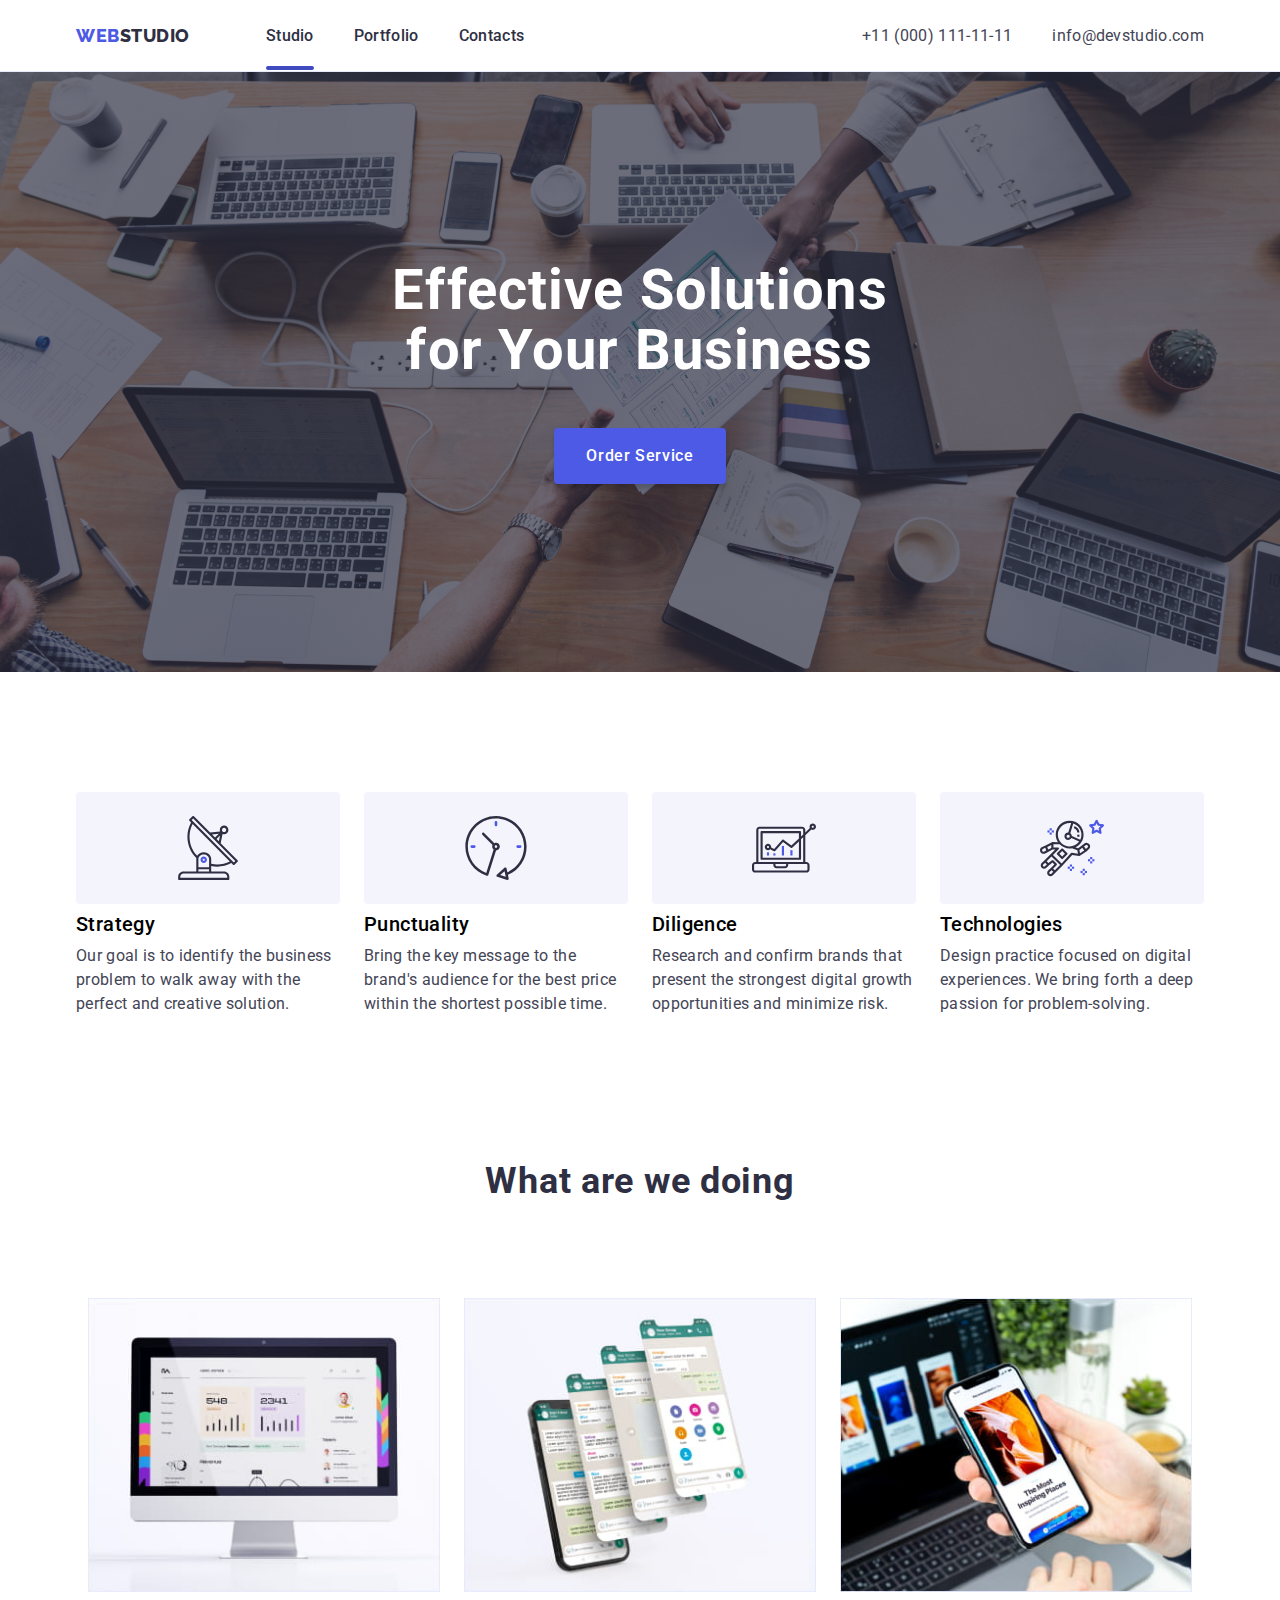
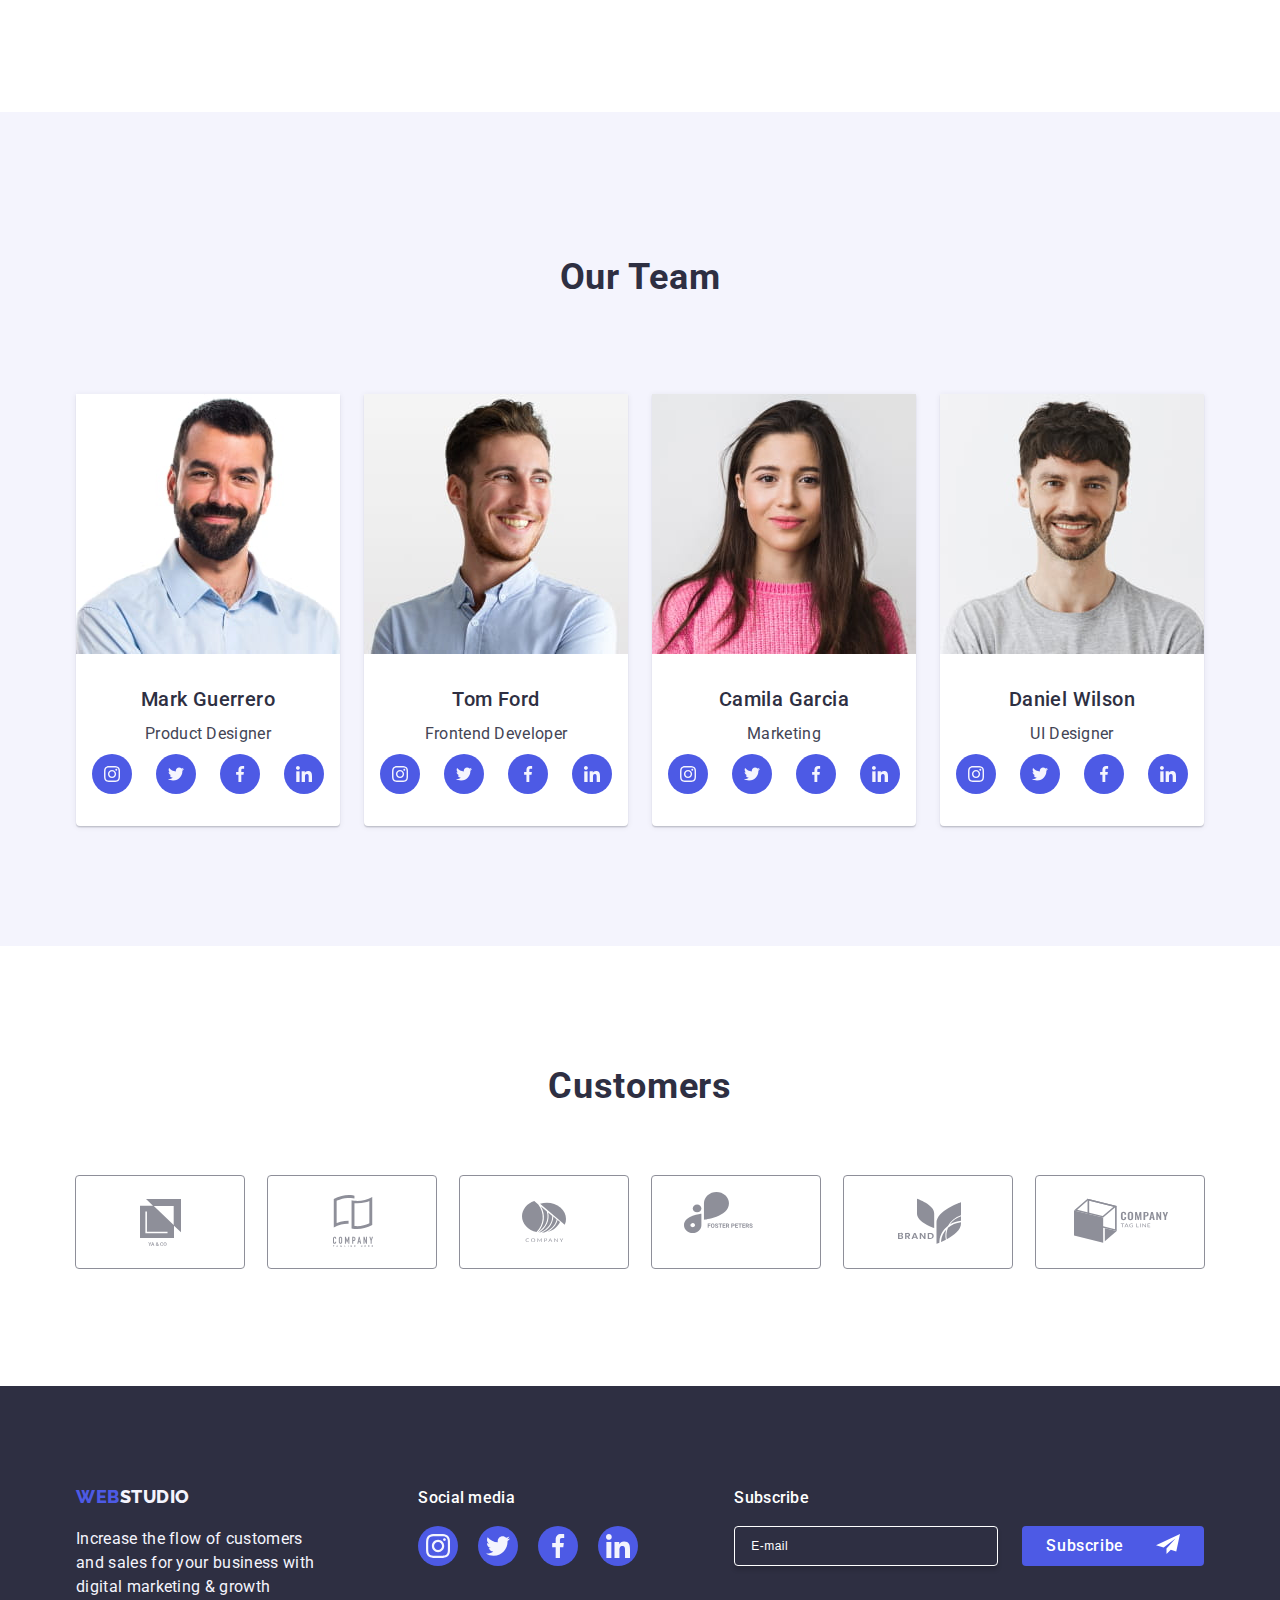
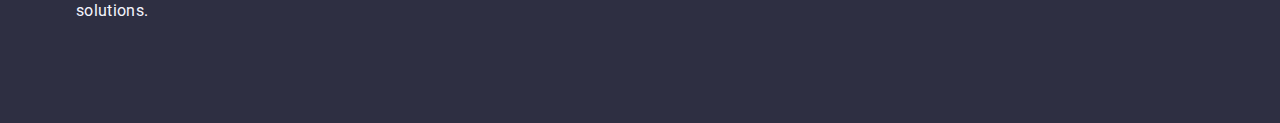
==== commit 01fdf014: "homework 7" ====
--- a/index.html
+++ b/index.html
@@ -396,8 +396,8 @@
         <div class="container footer-container">
             <div class="footer-logo-text">
                     <a href="./index.html" class="footer-logo"><span class="web"> Web</span>Studio</a>
-                <p class="increase-the-flow">Increase the flow of customers and <br /> sales for your business with digital
-                <br /> marketing & growth solutions.</p>
+                <p class="increase-the-flow">Increase the flow of customers and sales for your business with digital
+              marketing & growth solutions.</p>
             </div>
             <div class="footer-icon-wrapper">
                 <p class="social-media">Social media</p>
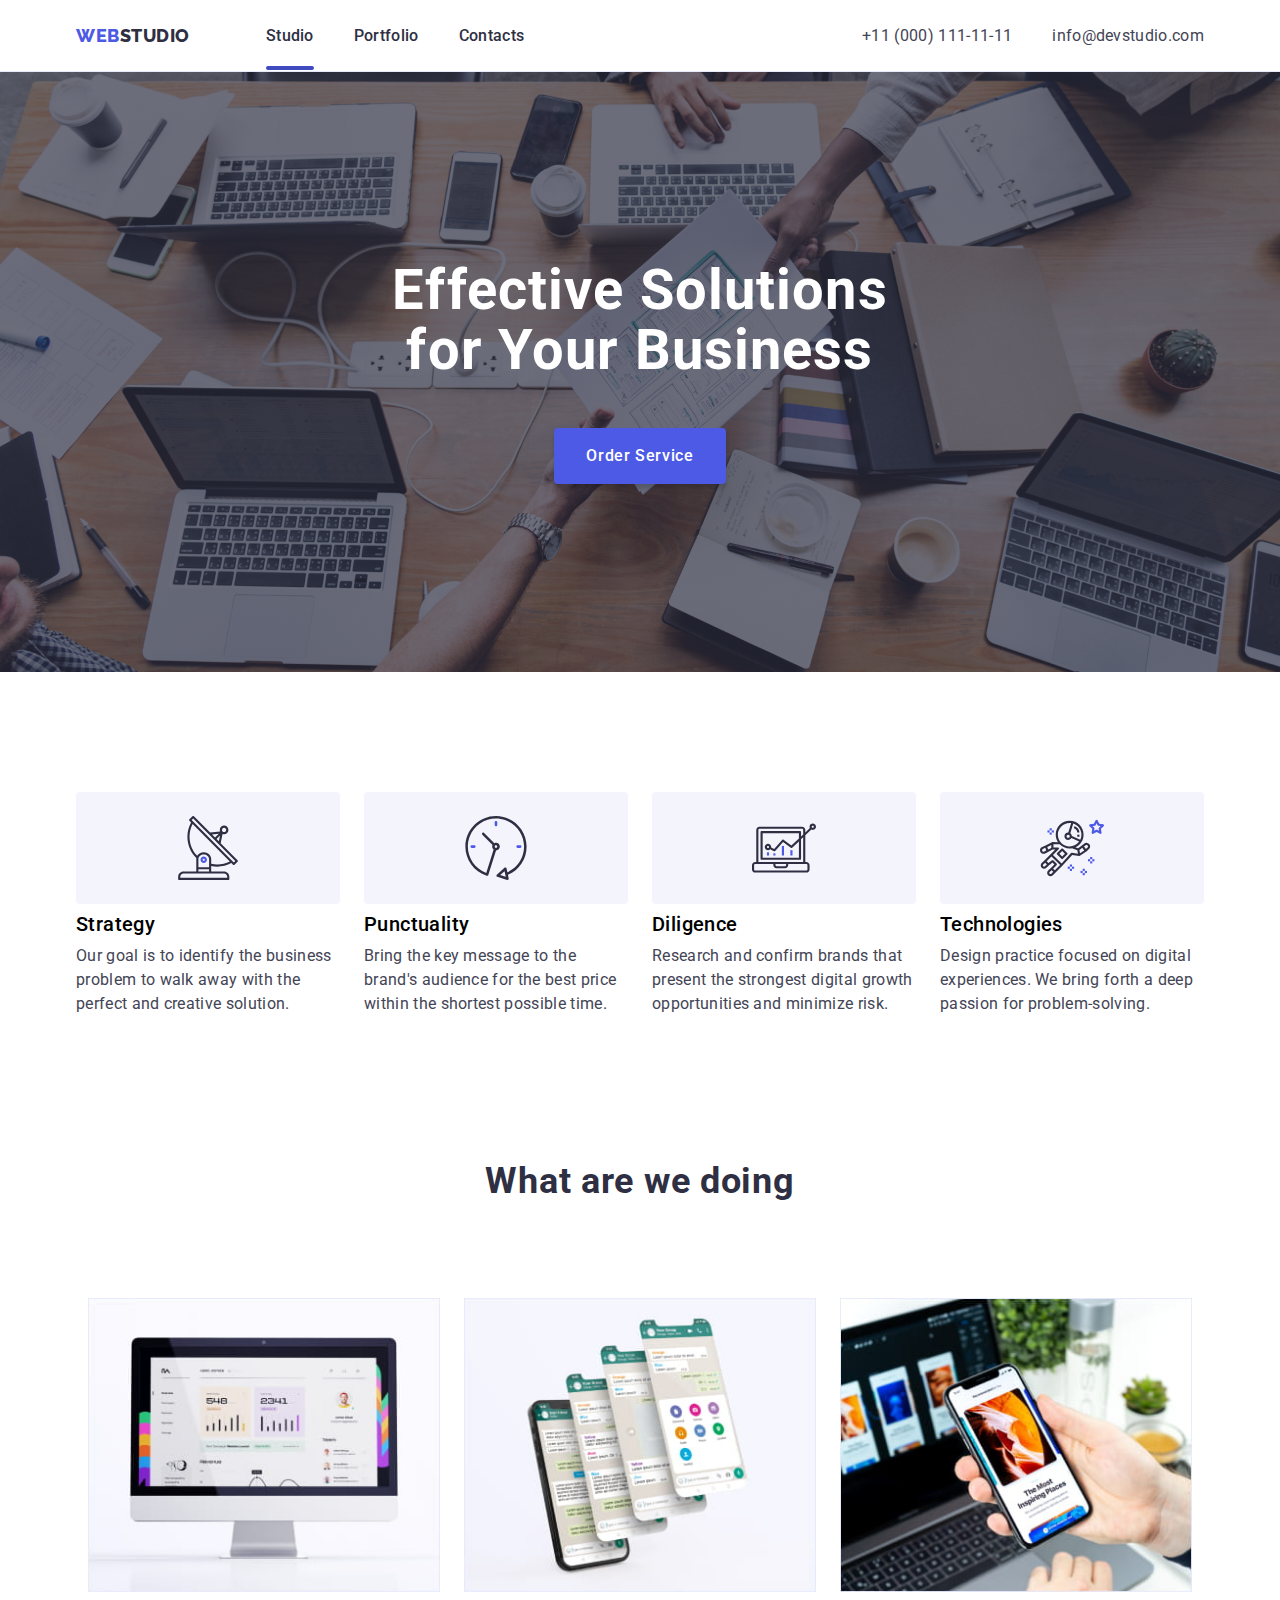
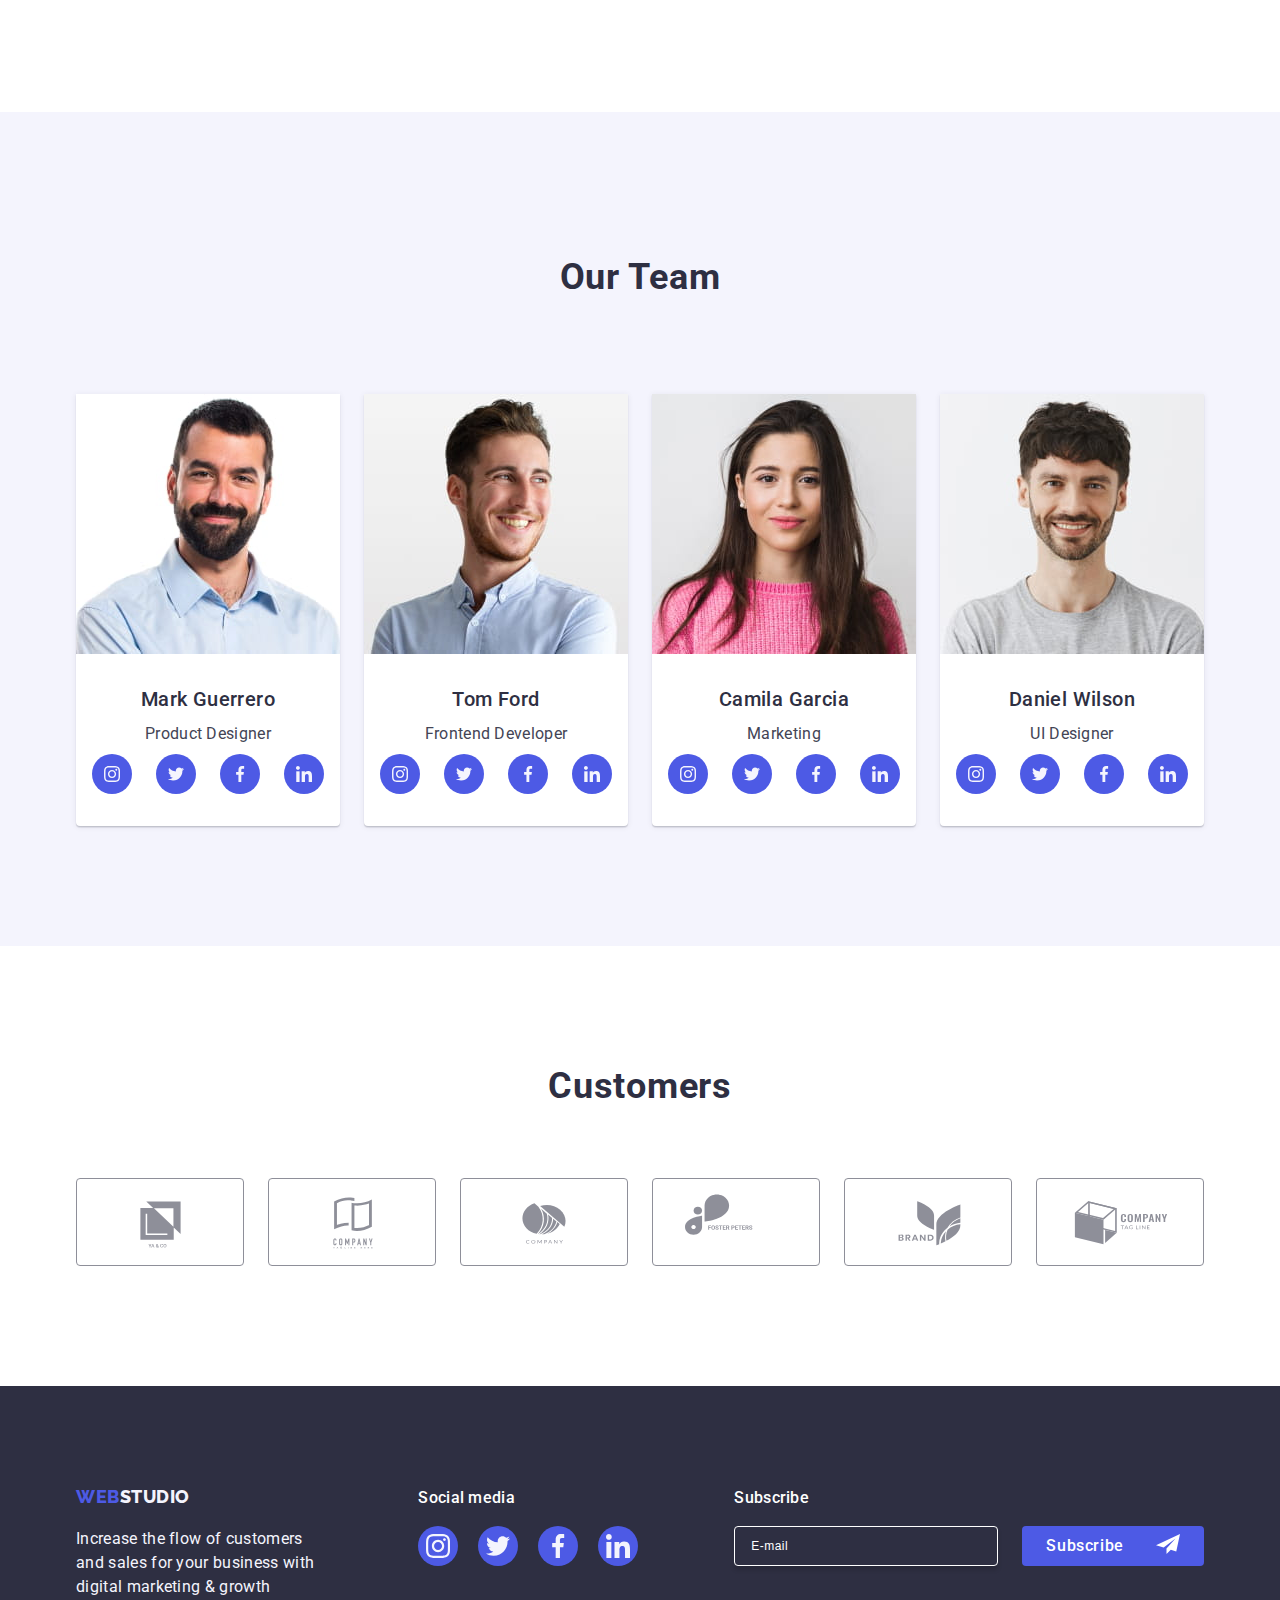
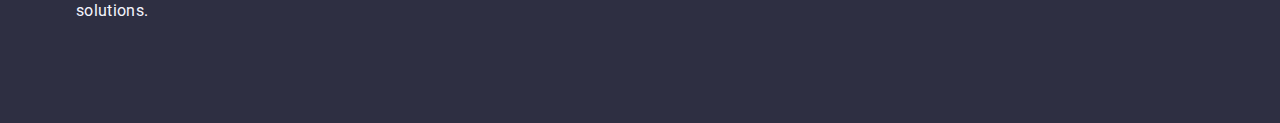
==== commit 1178885a: "homework 7" ====
--- a/index.html
+++ b/index.html
@@ -2,9 +2,9 @@
 <html lang="en">
 
 <head>
+    <meta charset="utf-8">
+    <meta name="viewport" content="width=device-width, initial-scale=1.0" />
     <title>Studio</title>
-    <meta charset="utf-8">
-    <meta name="viewport" content="initial-scale=1, width=device-width">
     <link
         href="https://fonts.googleapis.com/css2?family=Raleway:wght@800&family=Roboto:wght@400;500;700;900&display=swap"
         rel="stylesheet">
@@ -24,7 +24,7 @@
                 </ul>
             </nav>
             <address class="header-address">
-                <ul class="list nav-contacts">
+                <ul class="nav-contacts">
                     <li class="nav-links-address">
                         <a href="tel:+110001111111" class="nav-contact-list">+11 (000) 111-11-11</a>
                     </li>
@@ -34,7 +34,7 @@
                 </ul>
             </address>
 
-            <button class="menu-hamburger js-open-menu" type="button">
+            <button class="menu-hamburger js-open-menu" aria-expanded="false" aria-controls="mobile-menu">
                 <svg class="mobile-menu-icon" width="32" height="22">
                     <use href="./images/icons.svg#menu-hamburger"></use>
                 </svg>
@@ -344,47 +344,35 @@
             <div class="container">
                 <h2 class="customers">Customers</h2>
                 <ul class="customers-list">
-                    <li class="customers-item">
-                        <a href="#" class="customers-link">
+                    <li class="customers-item">             
                         <svg class="customers-icon" width="104" height="56">
                             <use href="./images/icons.svg#client-1"></use>
                         </svg>
-                        </a>
                     </li>
                     <li class="customers-item">
-                        <a href="#" class="customers-link">
                         <svg class="customers-icon" width="104" height="56">
                             <use href="./images/icons.svg#client-2"></use>
                         </svg>
-                        </a>
                     </li>
                     <li class="customers-item">
-                        <a href="#" class="customers-link">
                         <svg class="customers-icon" width="104" height="56">
                             <use href="./images/icons.svg#client-3"></use>
                         </svg>
-                        </a>
                     </li>
                     <li class="customers-item">
-                        <a href="#" class="customers-link">
                         <svg class="customers-icon" width="104" height="56">
                             <use href="./images/icons.svg#client-4"></use>
                         </svg>
-                        </a>
                     </li>
                     <li class="customers-item">
-                        <a href="#" class="customers-link">
                         <svg class="customers-icon" width="104" height="56">
                             <use href="./images/icons.svg#client-5"></use>
                         </svg>
-                        </a>
                     </li>
                     <li class="customers-item">
-                        <a href="#" class="customers-link">
                         <svg class="customers-icon" width="104" height="56">
                             <use href="./images/icons.svg#client-6"></use>
                         </svg>
-                        </a>
                     </li>
                 </ul>
             </div>
--- a/css/style.css
+++ b/css/style.css
@@ -117,17 +117,17 @@
 
 .nav-contacts {
     display: none;
-
-    @media screen and (min-width: 768px) {
-        display: flex;
-        flex-direction: column;
-        gap: 12px;
-    }
-
-    @media screen and (min-width: 1158px) {
-        display: flex;
-        flex-direction: row;
-        gap: 40px;
+    
+    @media screen and (min-width: 768px) {
+            display: flex;
+            flex-direction: column;
+            gap: 12px;
+    }
+    
+    @media screen and (min-width: 1158px) {
+            display: flex;
+            flex-direction: row;
+            gap: 40px;
     }
 }
 
@@ -599,9 +599,6 @@
     width: 168px;
     height: 88px;
     cursor: pointer;
-}
-
-.customers-link {
     border: 1px solid var(--color-lightslate);
     border-radius: 4px;
     color: var(--color-lightslate);
@@ -637,7 +634,8 @@
     background-color: var(--color-ocean);
     box-shadow: 0px 2px 2px 0px rgba(0, 0, 0, 0.12), 0px 2px 1px 0px rgba(0, 0, 0, 0.08), 0px 3px 1px 0px rgba(0, 0, 0, 0.10);
     color: var(--color-white);
-    border: 1px solid transparent;
+    border: 1px solid var(--color-ocean);
+    border-radius: 4px;
 }
 
 .all:active,
@@ -657,12 +655,14 @@
     background-color: var(--color-green);
 }
 
-.customers-link:hover {
-    border: 1px solid var(--color-ocean);
-    color: var(--color-ocean);
-}
-
-
+.customers-item:hover {
+    border-color: var(--color-ocean);
+    fill: var(--color-ocean);
+}
+
+.customers-icon:hover {
+    fill: var(--color-ocean);
+}
 /*-------*/
 
 
@@ -904,6 +904,11 @@
     margin-left: 16px;
 }
 
+.project-container {
+    display: flex;
+    flex-direction: column;
+    align-items: center;
+}
 
 .filters {
     display: flex;
@@ -911,6 +916,16 @@
     align-items: center;
     gap: 24px;
     margin-bottom: 72px;
+
+    @media screen and (min-width: 768px) {
+            flex-wrap: nowrap;
+            align-items: center;
+    }
+    
+    @media screen and (min-width: 1158px) {
+            flex-wrap: nowrap;
+            align-items: center;
+    }
 }
 
 
@@ -926,37 +941,48 @@
     padding: 12px 24px;
     align-items: center;
     cursor: pointer;
-    transition: fill var(--transition-duration) var(--animation-timing),
+    transition: color var(--transition-duration) var(--animation-timing),
         background-color var(--transition-duration) var(--animation-timing),
-        border-color var(--transition-duration) var(--animation-timing),
-        box-shadow var(--transition-duration) var(--animation-timing);
+        border var(--transition-duration) var(--animation-timing),
+        box-shadow var(--transition-duration) var(--animation-timing)
+        border-radius var(--transition-duration) var(--animation-timing);
 }
 
 
 .project-card-rows {
     display: flex;
     flex-wrap: wrap;
-    gap: 48px 24px;
+    gap: 24px;
 }
 
 .project-card {
+    width: 100%;
+    display: flex;
+    flex-direction: column;
+    align-items: flex-start;
     background-color: var(---color-white);
     border: 1px solid #e7e9fc;
     box-sizing: border-box;
-    width: calc((100% - 48px) / 3);
     transition: box-shadow var(--transition-duration) var(--animation-timing);
-}
-
-.img-icon {
-    display: block;
-    max-width: 100%;
-    height: auto;
-    overflow: clip;
+        
+    @media screen and (min-width: 768px) {
+                width: calc((100% - 24px) / 2);
+    }
+        
+    @media screen and (min-width: 1158px) {
+                width: calc((100% - 48px) / 3);
+    }
 }
 
 .card-content {
-    width: 360px;
+    display: flex;
+    flex-direction: column;
+    justify-content: center;
+    align-items: flex-start;
+    align-self: stretch;
     padding: 32px 16px;
+    border-top: 0px;
+    background-color: var(--color-white);
 }
 
 .img-label {
